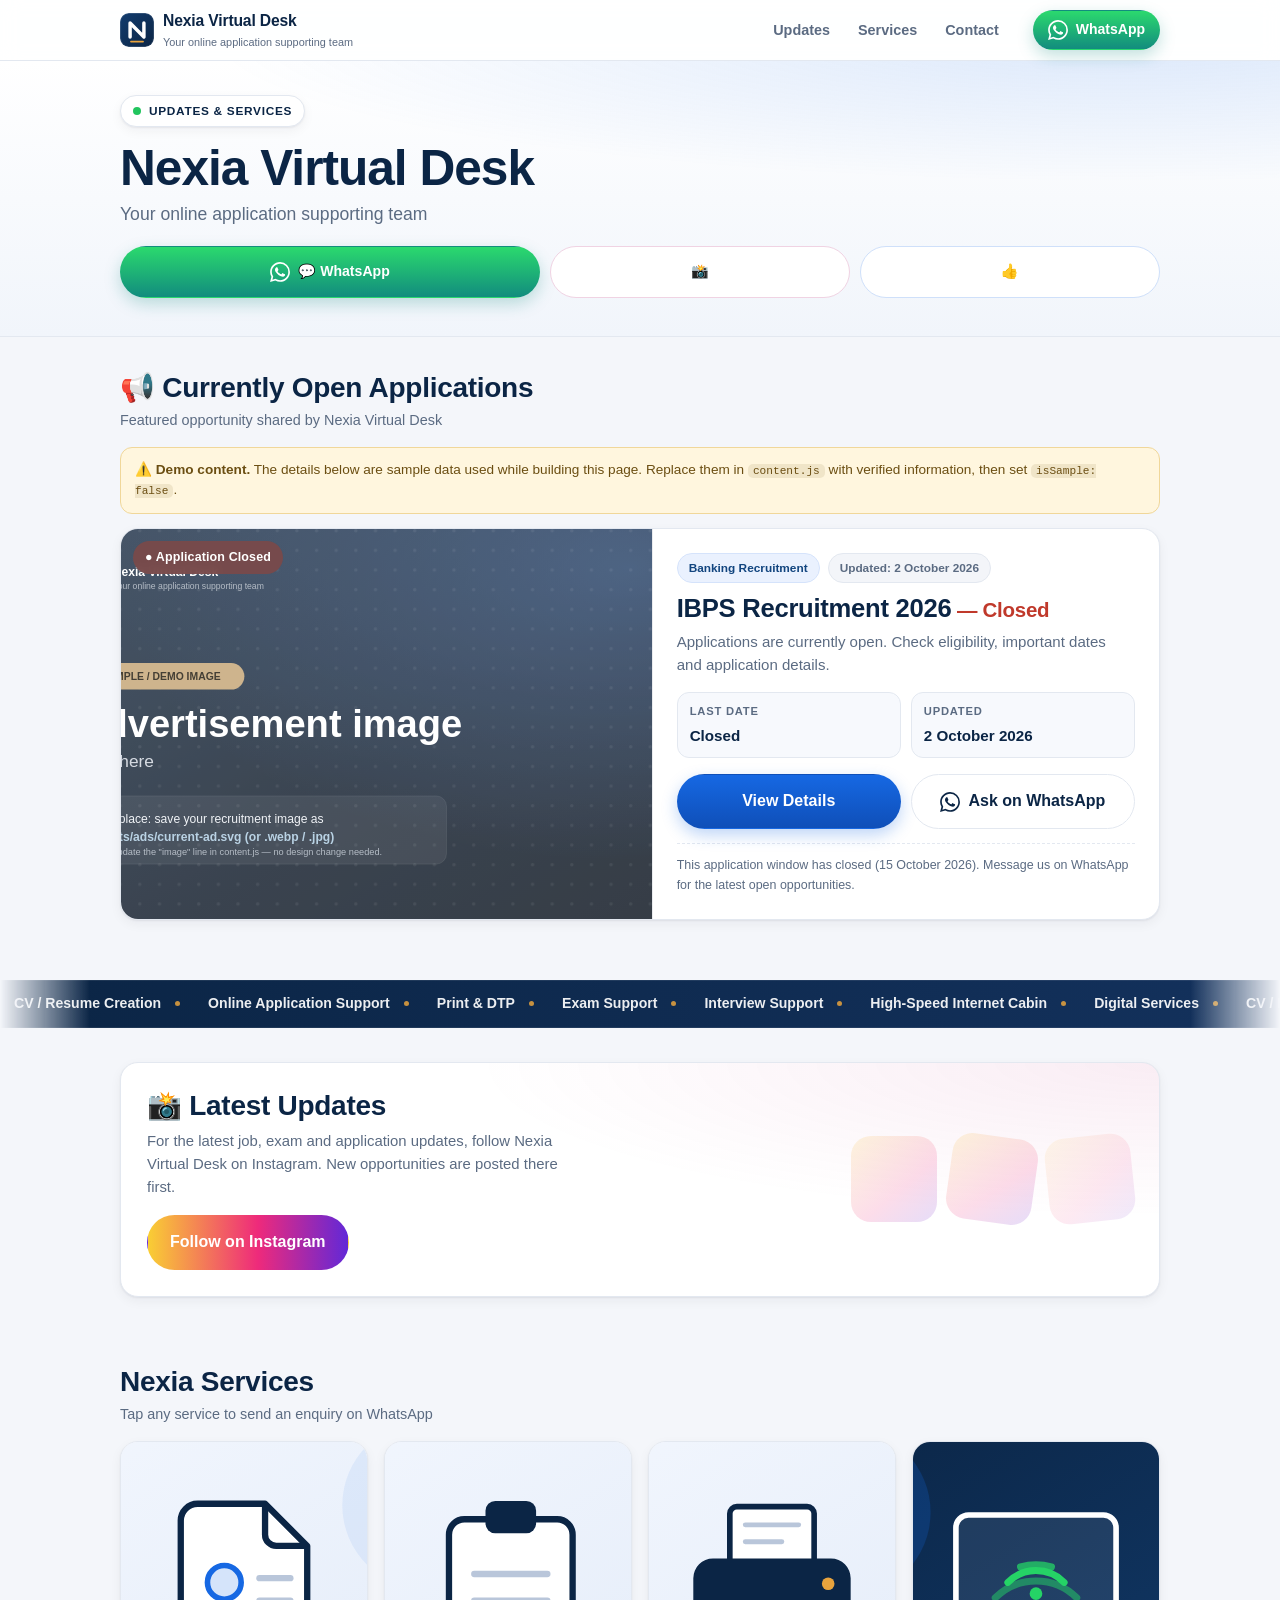
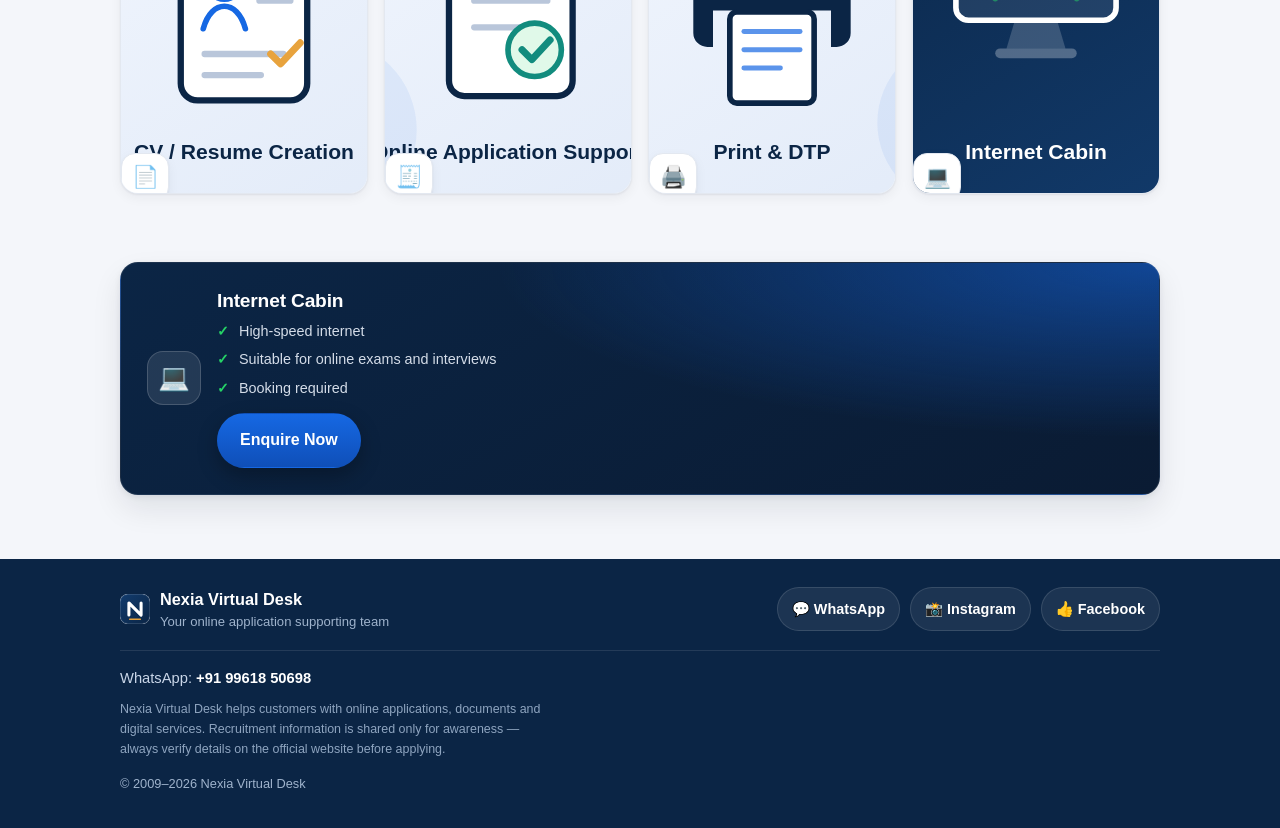
==== index.html @ 01908b64 "Add files via upload" ====
<!DOCTYPE html>
<html lang="en">
<head>
  <!-- =====================================================================
       NEXIA VIRTUAL DESK — index.html
       ---------------------------------------------------------------------
       This file is the STRUCTURE (skeleton) of the page.
       You normally do NOT need to edit it.
       All text you change often lives in content.js
       ===================================================================== -->
  <meta charset="UTF-8">

  <!-- Mobile scaling. Never remove this line. -->
  <meta name="viewport" content="width=device-width, initial-scale=1, viewport-fit=cover">

  <!-- ===== SEO: title + description (edit these if your business changes) ===== -->
  <title>Nexia Virtual Desk | Job Updates &amp; Online Application Support</title>
  <meta name="description" content="Nexia Virtual Desk provides job and application updates, CV and Resume creation, online application support, printing, DTP and internet cabin services.">
  <meta name="author" content="Nexia Virtual Desk">
  <meta name="theme-color" content="#0B2545">
  <!-- After your site is live, replace "nexia-virtual-desk.vercel.app" below
       (and in the og:/twitter: lines) with your real domain. -->
  <link rel="canonical" href="https://nexia-virtual-desk.vercel.app/">

  <!-- ===== Sharing preview: WhatsApp / Facebook / LinkedIn ===== -->
  <meta property="og:type" content="website">
  <meta property="og:site_name" content="Nexia Virtual Desk">
  <meta property="og:title" content="Nexia Virtual Desk | Job Updates &amp; Online Application Support">
  <meta property="og:description" content="Latest job, exam and application updates plus CV creation, online application support, Print &amp; DTP and Internet Cabin services.">
  <meta property="og:image" content="https://nexia-virtual-desk.vercel.app/assets/branding/og-cover.png">
  <meta property="og:image:width" content="1200">
  <meta property="og:image:height" content="630">
  <meta property="og:url" content="https://nexia-virtual-desk.vercel.app/">
  <meta property="og:locale" content="en_IN">

  <!-- ===== Sharing preview: X / Twitter ===== -->
  <meta name="twitter:card" content="summary_large_image">
  <meta name="twitter:title" content="Nexia Virtual Desk | Job Updates &amp; Online Application Support">
  <meta name="twitter:description" content="Latest job, exam and application updates plus CV creation, online application support, Print &amp; DTP and Internet Cabin services.">
  <meta name="twitter:image" content="https://nexia-virtual-desk.vercel.app/assets/branding/og-cover.png">

  <!-- ===== Icons (replace these files in assets/branding/ to rebrand) ===== -->
  <link rel="icon" href="assets/branding/favicon.svg" type="image/svg+xml">
  <link rel="alternate icon" href="assets/branding/favicon.ico" sizes="32x32">
  <link rel="apple-touch-icon" href="assets/branding/apple-touch-icon.png">

  <link rel="stylesheet" href="style.css">

  <!-- Structured data for Google (business name + social profiles) -->
  <script type="application/ld+json">
  {
    "@context": "https://schema.org",
    "@type": "LocalBusiness",
    "name": "Nexia Virtual Desk",
    "description": "Online application support, CV and resume creation, printing, DTP and internet cabin services.",
    "slogan": "Your online application supporting team",
    "telephone": "+91-99618-50698",
    "sameAs": [
      "https://www.facebook.com/nexiacare",
      "https://www.instagram.com/nexia_virtual_desk/"
    ]
  }
  </script>
</head>

<body>

  <!-- Accessibility: keyboard users can jump straight to the content -->
  <a class="skip-link" href="#main">Skip to main content</a>

  <!-- Shown only when JavaScript is turned off -->
  <noscript>
    <div class="noscript-note">
      This page needs JavaScript to show the current advertisement and the enquiry forms.
      You can still reach us on WhatsApp: <a href="https://wa.me/919961850698">+91 99618 50698</a>
    </div>
  </noscript>

  <!-- =======================================================================
       1. HEADER
       ======================================================================= -->
  <header class="site-header">
    <div class="container header-inner">
      <a class="brand" href="#top" aria-label="Nexia Virtual Desk — home">
        <img src="assets/branding/logo.svg" alt="" width="34" height="34" class="brand-mark">
        <span class="brand-text">
          <span class="brand-name">Nexia Virtual Desk</span>
          <span class="brand-tag">Your online application supporting team</span>
        </span>
      </a>

      <nav class="site-nav" aria-label="Main">
        <a href="#opportunity">Updates</a>
        <a href="#services">Services</a>
        <a href="#contact">Contact</a>
      </nav>

      <!-- data-wa-link = script.js fills the real WhatsApp number from content.js -->
      <a class="btn btn-wa btn-sm header-wa" data-wa-link href="#" rel="noopener">
        <svg class="ico" viewBox="0 0 24 24" aria-hidden="true" focusable="false"><path fill="currentColor" d="M17.472 14.382c-.297-.149-1.758-.867-2.03-.967-.273-.099-.471-.148-.67.15-.197.297-.767.966-.94 1.164-.173.199-.347.223-.644.075-.297-.15-1.255-.463-2.39-1.475-.883-.788-1.48-1.761-1.653-2.059-.173-.297-.018-.458.13-.606.134-.133.298-.347.446-.52.149-.174.198-.298.298-.497.099-.198.05-.371-.025-.52-.075-.149-.669-1.612-.916-2.207-.242-.579-.487-.5-.669-.51a12.8 12.8 0 0 0-.57-.01c-.198 0-.52.074-.792.372-.272.297-1.04 1.016-1.04 2.479 0 1.462 1.065 2.875 1.213 3.074.149.198 2.096 3.2 5.077 4.487.709.306 1.262.489 1.694.625.712.227 1.36.195 1.871.118.571-.085 1.758-.719 2.006-1.413.248-.694.248-1.289.173-1.413-.074-.124-.272-.198-.57-.347m-5.421 7.403h-.004a9.87 9.87 0 0 1-5.031-1.378l-.361-.214-3.741.982.998-3.648-.235-.374a9.86 9.86 0 0 1-1.51-5.26c.001-5.45 4.436-9.884 9.888-9.884 2.64 0 5.122 1.03 6.988 2.898a9.825 9.825 0 0 1 2.893 6.994c-.003 5.45-4.437 9.884-9.885 9.884m8.413-18.297A11.815 11.815 0 0 0 12.05 0C5.495 0 .16 5.335.157 11.892c0 2.096.547 4.142 1.588 5.945L.057 24l6.305-1.654a11.882 11.882 0 0 0 5.683 1.448h.005c6.554 0 11.89-5.335 11.893-11.893a11.821 11.821 0 0 0-3.48-8.413Z"/></svg>
        <span>WhatsApp</span>
      </a>
    </div>
  </header>

  <main id="main">
    <span id="top"></span>

    <!-- =====================================================================
         2. HERO — brand line + quick contact buttons
         ===================================================================== -->
    <section class="hero" aria-labelledby="hero-title">
      <div class="container">
        <p class="hero-eyebrow">
          <span class="pulse-dot" aria-hidden="true"></span>
          Updates &amp; Services
        </p>
        <h1 id="hero-title" class="hero-title">Nexia Virtual Desk</h1>
        <p class="hero-sub">Your online application supporting team</p>

        <!-- Quick contact / social actions -->
        <div class="quick-actions">
          <a class="btn btn-wa btn-lg" data-wa-link href="#" rel="noopener">
            <svg class="ico" viewBox="0 0 24 24" aria-hidden="true" focusable="false"><path fill="currentColor" d="M17.472 14.382c-.297-.149-1.758-.867-2.03-.967-.273-.099-.471-.148-.67.15-.197.297-.767.966-.94 1.164-.173.199-.347.223-.644.075-.297-.15-1.255-.463-2.39-1.475-.883-.788-1.48-1.761-1.653-2.059-.173-.297-.018-.458.13-.606.134-.133.298-.347.446-.52.149-.174.198-.298.298-.497.099-.198.05-.371-.025-.52-.075-.149-.669-1.612-.916-2.207-.242-.579-.487-.5-.669-.51a12.8 12.8 0 0 0-.57-.01c-.198 0-.52.074-.792.372-.272.297-1.04 1.016-1.04 2.479 0 1.462 1.065 2.875 1.213 3.074.149.198 2.096 3.2 5.077 4.487.709.306 1.262.489 1.694.625.712.227 1.36.195 1.871.118.571-.085 1.758-.719 2.006-1.413.248-.694.248-1.289.173-1.413-.074-.124-.272-.198-.57-.347m-5.421 7.403h-.004a9.87 9.87 0 0 1-5.031-1.378l-.361-.214-3.741.982.998-3.648-.235-.374a9.86 9.86 0 0 1-1.51-5.26c.001-5.45 4.436-9.884 9.888-9.884 2.64 0 5.122 1.03 6.988 2.898a9.825 9.825 0 0 1 2.893 6.994c-.003 5.45-4.437 9.884-9.885 9.884m8.413-18.297A11.815 11.815 0 0 0 12.05 0C5.495 0 .16 5.335.157 11.892c0 2.096.547 4.142 1.588 5.945L.057 24l6.305-1.654a11.882 11.882 0 0 0 5.683 1.448h.005c6.554 0 11.89-5.335 11.893-11.893a11.821 11.821 0 0 0-3.48-8.413Z"/></svg>
            <span>💬 WhatsApp</span>
          </a>
          <a class="btn btn-ig" data-social="instagram" href="https://www.instagram.com/nexia_virtual_desk/" target="_blank" rel="noopener" aria-label="Nexia Virtual Desk on Instagram">
            <span class="qa-ico" aria-hidden="true">📸</span><span class="qa-txt">Instagram</span>
          </a>
          <a class="btn btn-fb" data-social="facebook" href="https://www.facebook.com/nexiacare" target="_blank" rel="noopener" aria-label="Nexia Virtual Desk on Facebook">
            <span class="qa-ico" aria-hidden="true">👍</span><span class="qa-txt">Facebook</span>
          </a>
        </div>
      </div>
    </section>

    <!-- =====================================================================
         3. FEATURED CURRENT OPPORTUNITY  (filled from content.js)
         ===================================================================== -->
    <section class="section opportunity" id="opportunity" aria-labelledby="opportunity-title">
      <div class="container">
        <div class="section-head">
          <h2 id="opportunity-title" class="section-title">📢 Currently Open Applications</h2>
          <p class="section-note">Featured opportunity shared by Nexia Virtual Desk</p>
        </div>

        <!-- Warning shown only while content.js has isSample: true -->
        <div class="demo-banner" id="demoBanner" hidden>
          <strong>⚠️ Demo content.</strong>
          The details below are sample data used while building this page.
          Replace them in <code>content.js</code> with verified information, then set
          <code>isSample: false</code>.
        </div>

        <!-- The card. script.js writes the title, dates, image and button here. -->
        <article class="ad-card" id="adCard" aria-live="polite">
          <div class="ad-media">
            <img id="adImage" src="assets/placeholder.svg" alt="" loading="eager" decoding="async" width="640" height="360">
            <span class="ad-status" id="adStatus" hidden></span>
          </div>

          <div class="ad-body">
            <div class="ad-meta">
              <span class="chip chip-cat" id="adCategory"></span>
              <span class="chip chip-updated" id="adUpdated"></span>
            </div>

            <h3 class="ad-title" id="adTitle"></h3>
            <p class="ad-desc" id="adDescription"></p>

            <dl class="ad-dates">
              <div>
                <dt>Last Date</dt>
                <dd id="adLastDate"></dd>
              </div>
              <div>
                <dt>Updated</dt>
                <dd id="adUpdatedDate"></dd>
              </div>
            </dl>

            <div class="ad-actions">
              <a class="btn btn-primary btn-lg" id="adButton" href="#" target="_blank" rel="noopener">View Details</a>
              <a class="btn btn-ghost btn-lg" data-wa-message-id="ad" href="#" rel="noopener">
                <svg class="ico" viewBox="0 0 24 24" aria-hidden="true" focusable="false"><path fill="currentColor" d="M17.472 14.382c-.297-.149-1.758-.867-2.03-.967-.273-.099-.471-.148-.67.15-.197.297-.767.966-.94 1.164-.173.199-.347.223-.644.075-.297-.15-1.255-.463-2.39-1.475-.883-.788-1.48-1.761-1.653-2.059-.173-.297-.018-.458.13-.606.134-.133.298-.347.446-.52.149-.174.198-.298.298-.497.099-.198.05-.371-.025-.52-.075-.149-.669-1.612-.916-2.207-.242-.579-.487-.5-.669-.51a12.8 12.8 0 0 0-.57-.01c-.198 0-.52.074-.792.372-.272.297-1.04 1.016-1.04 2.479 0 1.462 1.065 2.875 1.213 3.074.149.198 2.096 3.2 5.077 4.487.709.306 1.262.489 1.694.625.712.227 1.36.195 1.871.118.571-.085 1.758-.719 2.006-1.413.248-.694.248-1.289.173-1.413-.074-.124-.272-.198-.57-.347m-5.421 7.403h-.004a9.87 9.87 0 0 1-5.031-1.378l-.361-.214-3.741.982.998-3.648-.235-.374a9.86 9.86 0 0 1-1.51-5.26c.001-5.45 4.436-9.884 9.888-9.884 2.64 0 5.122 1.03 6.988 2.898a9.825 9.825 0 0 1 2.893 6.994c-.003 5.45-4.437 9.884-9.885 9.884m8.413-18.297A11.815 11.815 0 0 0 12.05 0C5.495 0 .16 5.335.157 11.892c0 2.096.547 4.142 1.588 5.945L.057 24l6.305-1.654a11.882 11.882 0 0 0 5.683 1.448h.005c6.554 0 11.89-5.335 11.893-11.893a11.821 11.821 0 0 0-3.48-8.413Z"/></svg>
                <span>Ask on WhatsApp</span>
              </a>
            </div>

            <p class="ad-verify">Always confirm dates and rules on the official website before applying.</p>
          </div>
        </article>
      </div>
    </section>

    <!-- =====================================================================
         6. SERVICE TICKER (scrolling strip)
         ===================================================================== -->
    <div class="ticker" aria-label="Nexia Virtual Desk services">
      <div class="ticker-track" id="tickerTrack"><!-- filled by script.js --></div>
    </div>

    <!-- =====================================================================
         5. INSTAGRAM — LATEST UPDATES
         ===================================================================== -->
    <section class="section" id="updates" aria-labelledby="updates-title">
      <div class="container">
        <div class="panel panel-ig">
          <div class="panel-ig-text">
            <h2 id="updates-title" class="section-title">📸 Latest Updates</h2>
            <p>For the latest job, exam and application updates, follow Nexia Virtual Desk on Instagram. New opportunities are posted there first.</p>
            <a class="btn btn-ig btn-lg" data-social="instagram" href="https://www.instagram.com/nexia_virtual_desk/" target="_blank" rel="noopener">
              Follow on Instagram
            </a>
          </div>
          <div class="panel-ig-art" aria-hidden="true">
            <div class="ig-tile ig-tile-1"></div>
            <div class="ig-tile ig-tile-2"></div>
            <div class="ig-tile ig-tile-3"></div>
          </div>
        </div>
      </div>
    </section>

    <!-- =====================================================================
         7. NEXIA SERVICES (cards filled from content.js)
         ===================================================================== -->
    <section class="section" id="services" aria-labelledby="services-title">
      <div class="container">
        <div class="section-head">
          <h2 id="services-title" class="section-title">Nexia Services</h2>
          <p class="section-note">Tap any service to send an enquiry on WhatsApp</p>
        </div>

        <div class="service-grid" id="serviceGrid"><!-- filled by script.js --></div>
      </div>
    </section>

    <!-- =====================================================================
         10. INTERNET CABIN PROMOTION
         ===================================================================== -->
    <section class="section" id="cabin" aria-labelledby="cabin-title">
      <div class="container">
        <div class="panel panel-cabin" id="cabinPanel">
          <div class="cabin-icon" aria-hidden="true">💻</div>
          <div class="cabin-text">
            <h2 id="cabin-title" class="section-title">Internet Cabin</h2>
            <ul class="cabin-list" id="cabinList"><!-- filled by script.js --></ul>
            <button class="btn btn-primary btn-lg" type="button" data-service-open="internet">Enquire Now</button>
          </div>
        </div>
      </div>
    </section>
  </main>

  <!-- =======================================================================
       11. FOOTER
       ======================================================================= -->
  <footer class="site-footer" id="contact">
    <div class="container">
      <div class="footer-top">
        <div class="footer-brand">
          <img src="assets/branding/logo.svg" alt="" width="30" height="30">
          <div>
            <p class="footer-name">Nexia Virtual Desk</p>
            <p class="footer-tag">Your online application supporting team</p>
          </div>
        </div>

        <ul class="footer-links">
          <li><a data-wa-link href="#" rel="noopener">💬 WhatsApp</a></li>
          <li><a data-social="instagram" href="https://www.instagram.com/nexia_virtual_desk/" target="_blank" rel="noopener">📸 Instagram</a></li>
          <li><a data-social="facebook" href="https://www.facebook.com/nexiacare" target="_blank" rel="noopener">👍 Facebook</a></li>
        </ul>
      </div>

      <p class="footer-phone">WhatsApp: <a data-wa-link href="#" rel="noopener"><span data-wa-display>+91 99618 50698</span></a></p>
      <p class="footer-note" id="footerNote"></p>
      <p class="footer-copy" id="footerCopy">© 2009–2026 Nexia Virtual Desk</p>
    </div>
  </footer>

  <!-- Floating WhatsApp button (mobile). Delete this block to remove it. -->
  <a class="wa-fab" data-wa-link href="#" rel="noopener" aria-label="Chat with Nexia Virtual Desk on WhatsApp">
    <svg viewBox="0 0 24 24" aria-hidden="true" focusable="false"><path fill="currentColor" d="M17.472 14.382c-.297-.149-1.758-.867-2.03-.967-.273-.099-.471-.148-.67.15-.197.297-.767.966-.94 1.164-.173.199-.347.223-.644.075-.297-.15-1.255-.463-2.39-1.475-.883-.788-1.48-1.761-1.653-2.059-.173-.297-.018-.458.13-.606.134-.133.298-.347.446-.52.149-.174.198-.298.298-.497.099-.198.05-.371-.025-.52-.075-.149-.669-1.612-.916-2.207-.242-.579-.487-.5-.669-.51a12.8 12.8 0 0 0-.57-.01c-.198 0-.52.074-.792.372-.272.297-1.04 1.016-1.04 2.479 0 1.462 1.065 2.875 1.213 3.074.149.198 2.096 3.2 5.077 4.487.709.306 1.262.489 1.694.625.712.227 1.36.195 1.871.118.571-.085 1.758-.719 2.006-1.413.248-.694.248-1.289.173-1.413-.074-.124-.272-.198-.57-.347m-5.421 7.403h-.004a9.87 9.87 0 0 1-5.031-1.378l-.361-.214-3.741.982.998-3.648-.235-.374a9.86 9.86 0 0 1-1.51-5.26c.001-5.45 4.436-9.884 9.888-9.884 2.64 0 5.122 1.03 6.988 2.898a9.825 9.825 0 0 1 2.893 6.994c-.003 5.45-4.437 9.884-9.885 9.884m8.413-18.297A11.815 11.815 0 0 0 12.05 0C5.495 0 .16 5.335.157 11.892c0 2.096.547 4.142 1.588 5.945L.057 24l6.305-1.654a11.882 11.882 0 0 0 5.683 1.448h.005c6.554 0 11.89-5.335 11.893-11.893a11.821 11.821 0 0 0-3.48-8.413Z"/></svg>
  </a>

  <!-- =======================================================================
       8. SERVICE ENQUIRY POPUP (bottom sheet on mobile, dialog on desktop)
       The form fields are built from content.js by script.js
       ======================================================================= -->
  <dialog class="sheet" id="enquirySheet" aria-labelledby="sheetTitle">
    <form class="sheet-form" id="enquiryForm" method="dialog" novalidate>
      <div class="sheet-grip" aria-hidden="true"></div>

      <div class="sheet-head">
        <div>
          <p class="sheet-service" id="sheetServiceName"></p>
          <h2 class="sheet-title" id="sheetTitle">Enquiry</h2>
        </div>
        <button class="sheet-close" type="button" id="sheetClose" aria-label="Close enquiry form">✕</button>
      </div>

      <div class="sheet-body" id="sheetFields"><!-- fields injected here --></div>

      <p class="sheet-error" id="sheetError" role="alert" hidden></p>

      <div class="sheet-foot">
        <button class="btn btn-wa btn-lg btn-block" type="submit">💬 Send Enquiry on WhatsApp</button>
        <p class="sheet-alt">
          Or <a data-wa-link href="#" rel="noopener">chat directly on WhatsApp</a>
        </p>
      </div>
    </form>
  </dialog>

  <!-- content.js first (the data), then script.js (the logic). Do not swap them. -->
  <script src="content.js"></script>
  <script src="script.js"></script>
</body>
</html>
---- style.css ----
/* =========================================================================
   NEXIA VIRTUAL DESK — style.css
   -------------------------------------------------------------------------
   All the visual design lives here. Mobile-first: the base rules are for
   small phones (360px), and @media queries at the bottom make it bigger
   on tablets and desktop.

   You rarely need to edit this file. If you want to change the brand
   colours, edit only the :root block below.
   ========================================================================= */

/* ===== BRAND COLOURS & BASE SETTINGS (safe to edit) ==================== */
:root {
  /* Colours */
  --navy:        #0B2545;   /* header, footer, dark panels          */
  --navy-soft:   #13315C;
  --accent:      #1668E3;   /* main blue for buttons and links      */
  --accent-dark: #0F4FB8;
  --gold:        #E8A33D;   /* small highlights                     */
  --wa:          #25D366;   /* WhatsApp green                       */
  --wa-dark:     #128C7E;
  --ig:          #C13584;   /* Instagram pink                       */
  --fb:          #1877F2;   /* Facebook blue                        */
  --danger:      #C0392B;

  --ink:   #0B1526;         /* main text                            */
  --muted: #5B6B82;         /* secondary text                       */
  --line:  #E3E8F0;         /* hairline borders                     */
  --bg:    #F4F6FA;         /* page background                      */
  --card:  #FFFFFF;

  /* Shape & depth */
  --radius:    18px;
  --radius-sm: 12px;
  --shadow-sm: 0 1px 2px rgba(11, 21, 38, .06), 0 4px 12px rgba(11, 21, 38, .05);
  --shadow-md: 0 2px 6px rgba(11, 21, 38, .07), 0 14px 30px rgba(11, 21, 38, .09);

  /* Spacing rhythm */
  --gap: 14px;
  --pad: 16px;

  /* Fonts: system fonts = zero downloads = fast on mobile data */
  --font: -apple-system, BlinkMacSystemFont, "Segoe UI", Roboto, "Helvetica Neue",
          Arial, "Noto Sans", "Liberation Sans", sans-serif;
}

/* ===== RESET =========================================================== */
*, *::before, *::after { box-sizing: border-box; }
* { margin: 0; }

html {
  -webkit-text-size-adjust: 100%;
  scroll-behavior: smooth;
  scroll-padding-top: 78px;          /* sticky header height + breathing room */
  overflow-x: clip;
}

body {
  font-family: var(--font);
  font-size: 16px;
  line-height: 1.55;
  color: var(--ink);
  background: var(--bg);
  overflow-x: clip;                  /* kills accidental horizontal scrolling */
  -webkit-font-smoothing: antialiased;
  padding-bottom: env(safe-area-inset-bottom);
}

img, svg { display: block; max-width: 100%; }
img { height: auto; background: #EEF2F8; }
button, input, select, textarea { font: inherit; color: inherit; }
a { color: var(--accent); }
ul { padding: 0; list-style: none; }

h1, h2, h3 { line-height: 1.2; font-weight: 700; letter-spacing: -.01em; }

/* Visible focus for keyboard users */
:focus-visible {
  outline: 3px solid var(--accent);
  outline-offset: 2px;
  border-radius: 6px;
}

/* ===== LAYOUT HELPERS ================================================== */
.container {
  width: 100%;
  max-width: 1080px;
  margin-inline: auto;
  padding-inline: var(--pad);
}

.section { padding-block: 26px; }

.section-head { margin-bottom: 16px; }

.section-title {
  font-size: clamp(1.25rem, 5.4vw, 1.75rem);
  color: var(--navy);
}

.section-note {
  color: var(--muted);
  font-size: .9rem;
  margin-top: 4px;
}

.skip-link {
  position: absolute;
  left: -9999px;
  top: 0;
  z-index: 200;
  background: var(--navy);
  color: #fff;
  padding: 12px 18px;
  border-radius: 0 0 12px 0;
  text-decoration: none;
}
.skip-link:focus { left: 0; }

.noscript-note {
  background: #FFF4D6;
  border-bottom: 1px solid #E8CE8A;
  padding: 12px 16px;
  font-size: .9rem;
  text-align: center;
}

/* ===== BUTTONS ========================================================= */
.btn {
  --btn-bg: var(--card);
  --btn-fg: var(--ink);
  --btn-bd: var(--line);
  display: inline-flex;
  align-items: center;
  justify-content: center;
  gap: 8px;
  min-height: 48px;                 /* comfortable touch target */
  padding: 12px 18px;
  border: 1px solid var(--btn-bd);
  border-radius: 999px;
  background: var(--btn-bg);
  color: var(--btn-fg);
  font-weight: 600;
  font-size: .95rem;
  text-decoration: none;
  cursor: pointer;
  transition: transform .15s ease, box-shadow .2s ease, background-color .2s ease, border-color .2s ease;
  -webkit-tap-highlight-color: transparent;
}
.btn:active { transform: scale(.975); }

.btn .ico { width: 20px; height: 20px; flex: none; }
.btn-sm { min-height: 40px; padding: 8px 14px; font-size: .875rem; }
.btn-lg { min-height: 52px; padding: 14px 22px; font-size: 1rem; }
.btn-block { width: 100%; }

.btn-primary {
  --btn-bg: linear-gradient(180deg, var(--accent), var(--accent-dark));
  --btn-fg: #fff;
  --btn-bd: transparent;
  box-shadow: 0 6px 16px rgba(22, 104, 227, .28);
}
.btn-wa {
  --btn-bg: linear-gradient(180deg, #2BD96E, var(--wa-dark));
  --btn-fg: #fff;
  --btn-bd: transparent;
  box-shadow: 0 6px 16px rgba(18, 140, 126, .26);
}
.btn-ig {
  --btn-bg: #fff;
  --btn-fg: var(--ig);
  --btn-bd: #F0D3E3;
}
.btn-fb {
  --btn-bg: #fff;
  --btn-fg: var(--fb);
  --btn-bd: #CFE0FA;
}
.btn-ghost {
  --btn-bg: #fff;
  --btn-fg: var(--navy);
  --btn-bd: var(--line);
}

/* Desktop-only enhancement: hover lift. Tap remains the primary action. */
@media (hover: hover) and (pointer: fine) {
  .btn:hover { transform: translateY(-2px); box-shadow: var(--shadow-md); }
  .btn-primary:hover { box-shadow: 0 10px 22px rgba(22, 104, 227, .34); }
  .btn-wa:hover { box-shadow: 0 10px 22px rgba(18, 140, 126, .32); }
}

/* ===== 1. HEADER ======================================================= */
.site-header {
  position: sticky;
  top: 0;
  z-index: 60;
  background: rgba(255, 255, 255, .92);
  backdrop-filter: saturate(180%) blur(10px);
  border-bottom: 1px solid var(--line);
}

.header-inner {
  display: flex;
  align-items: center;
  gap: 10px;
  min-height: 60px;
  padding-block: 8px;
}

.brand {
  display: flex;
  align-items: center;
  gap: 9px;
  text-decoration: none;
  color: inherit;
  min-width: 0;
}
.brand-mark { width: 34px; height: 34px; flex: none; border-radius: 9px; }
.brand-text { display: flex; flex-direction: column; min-width: 0; }
.brand-name {
  font-weight: 750;
  font-size: .98rem;
  color: var(--navy);
  letter-spacing: -.01em;
  white-space: nowrap;
  overflow: hidden;
  text-overflow: ellipsis;
}
.brand-tag {
  font-size: .68rem;
  color: var(--muted);
  white-space: nowrap;
  overflow: hidden;
  text-overflow: ellipsis;
}

.site-nav {
  display: none;                    /* hidden on phones: keeps header simple */
  gap: 4px;
  margin-left: auto;
}
.site-nav a {
  text-decoration: none;
  color: var(--muted);
  font-weight: 600;
  font-size: .9rem;
  padding: 8px 12px;
  border-radius: 999px;
}
.site-nav a:hover { color: var(--navy); background: #EEF2F9; }

.header-wa { margin-left: auto; }
.header-wa span { display: none; }    /* icon only on phones */

/* ===== 2. HERO + QUICK ACTIONS ========================================= */
.hero {
  background:
    radial-gradient(120% 90% at 88% -10%, rgba(22, 104, 227, .16), transparent 60%),
    linear-gradient(180deg, #FFFFFF, #F1F5FB);
  border-bottom: 1px solid var(--line);
  padding-block: 20px 24px;
}

.hero-eyebrow {
  display: inline-flex;
  align-items: center;
  gap: 8px;
  background: #fff;
  border: 1px solid var(--line);
  color: var(--navy);
  font-size: .74rem;
  font-weight: 700;
  letter-spacing: .06em;
  text-transform: uppercase;
  padding: 6px 12px;
  border-radius: 999px;
  box-shadow: var(--shadow-sm);
}

.pulse-dot {
  width: 8px; height: 8px;
  border-radius: 50%;
  background: #22C55E;
  box-shadow: 0 0 0 0 rgba(34, 197, 94, .55);
  animation: pulse 2.4s ease-out infinite;
}
@keyframes pulse {
  70%  { box-shadow: 0 0 0 9px rgba(34, 197, 94, 0); }
  100% { box-shadow: 0 0 0 0 rgba(34, 197, 94, 0); }
}

.hero-title {
  font-size: clamp(1.7rem, 8vw, 3rem);
  color: var(--navy);
  margin-top: 12px;
  letter-spacing: -.02em;
}
.hero-sub {
  color: var(--muted);
  font-size: clamp(.95rem, 4vw, 1.1rem);
  margin-top: 2px;
  max-width: 46ch;
}

.quick-actions {
  display: grid;
  /* WhatsApp gets the big slot; Instagram/Facebook start as icon buttons
     so the current opportunity stays high on small phones. */
  grid-template-columns: 1fr auto auto;
  gap: 10px;
  margin-top: 18px;
}
.quick-actions .btn { width: 100%; min-width: 52px; }
.quick-actions .btn-ig, .quick-actions .btn-fb { padding-inline: 15px; }
.qa-txt { display: none; }            /* label appears from 400px up */

/* ===== 3. FEATURED OPPORTUNITY CARD ==================================== */
.demo-banner {
  background: #FFF6DE;
  border: 1px solid #F0D79A;
  color: #6B4E12;
  border-radius: var(--radius-sm);
  padding: 12px 14px;
  font-size: .85rem;
  line-height: 1.5;
  margin-bottom: 14px;
}
.demo-banner code {
  background: rgba(107, 78, 18, .1);
  padding: 1px 5px;
  border-radius: 5px;
  font-size: .82em;
}

.ad-card {
  background: var(--card);
  border: 1px solid var(--line);
  border-radius: var(--radius);
  box-shadow: var(--shadow-md);
  overflow: hidden;
}

.ad-media {
  position: relative;
  background: linear-gradient(135deg, #EAF0FA, #F7F9FD);
  border-bottom: 1px solid var(--line);
  aspect-ratio: 16 / 9;
}
.ad-media img {
  width: 100%;
  height: 100%;
  object-fit: cover;
}

.ad-status {
  position: absolute;
  top: 12px;
  left: 12px;
  display: inline-flex;
  align-items: center;
  gap: 6px;
  padding: 7px 12px;
  border-radius: 999px;
  font-size: .78rem;
  font-weight: 700;
  letter-spacing: .01em;
  background: rgba(11, 37, 69, .9);
  color: #fff;
  backdrop-filter: blur(4px);
}
.ad-status[data-state="open"]   { background: rgba(18, 140, 74, .94); }
.ad-status[data-state="closed"] { background: rgba(153, 27, 27, .94); }

.ad-body { padding: 16px; }

.ad-meta {
  display: flex;
  flex-wrap: wrap;
  gap: 8px;
  margin-bottom: 10px;
}
.chip {
  font-size: .74rem;
  font-weight: 700;
  padding: 5px 11px;
  border-radius: 999px;
  border: 1px solid transparent;
  white-space: nowrap;
}
.chip-cat     { background: #EAF1FE; color: #12457F; border-color: #D5E3FB; }
.chip-updated { background: #F3F5F9; color: var(--muted); border-color: var(--line); }

.ad-title {
  font-size: clamp(1.2rem, 5.6vw, 1.6rem);
  color: var(--navy);
}
.ad-desc {
  color: var(--muted);
  font-size: .94rem;
  margin-top: 6px;
}

.ad-dates {
  display: grid;
  grid-template-columns: 1fr 1fr;
  gap: 10px;
  margin: 16px 0;
}
.ad-dates > div {
  background: #F7F9FD;
  border: 1px solid var(--line);
  border-radius: var(--radius-sm);
  padding: 10px 12px;
}
.ad-dates dt {
  font-size: .7rem;
  text-transform: uppercase;
  letter-spacing: .07em;
  color: var(--muted);
  font-weight: 700;
}
.ad-dates dd {
  margin: 3px 0 0;
  font-weight: 700;
  color: var(--navy);
  font-size: .95rem;
}
.ad-dates .is-urgent { color: var(--danger); }

.ad-actions {
  display: grid;
  gap: 10px;
}
.ad-actions .btn { width: 100%; }

.ad-verify {
  margin-top: 14px;
  font-size: .78rem;
  color: var(--muted);
  border-top: 1px dashed var(--line);
  padding-top: 12px;
}

/* Expired state: card visibly de-emphasised (never colour alone) */
.ad-card.is-closed { box-shadow: var(--shadow-sm); }
.ad-card.is-closed .ad-media { filter: grayscale(.55); opacity: .85; }
.ad-card.is-closed .ad-title::after {
  content: " — Closed";
  color: var(--danger);
  font-size: .8em;
}

/* ===== 6. SERVICE TICKER =============================================== */
.ticker {
  margin-top: 26px;
  background: linear-gradient(90deg, var(--navy), var(--navy-soft));
  border-block: 1px solid rgba(255, 255, 255, .08);
  overflow: hidden;
  padding-block: 12px;
  -webkit-mask-image: linear-gradient(90deg, transparent, #000 7%, #000 93%, transparent);
          mask-image: linear-gradient(90deg, transparent, #000 7%, #000 93%, transparent);
}
.ticker-track {
  display: flex;
  width: max-content;
  animation: ticker 38s linear infinite;   /* slow & calm, not distracting */
}
.ticker:hover .ticker-track,
.ticker:focus-within .ticker-track { animation-play-state: paused; }

.ticker-group { display: flex; align-items: center; }
.ticker-item {
  display: inline-flex;
  align-items: center;
  gap: 14px;
  color: rgba(255, 255, 255, .92);
  font-size: .88rem;
  font-weight: 600;
  padding-inline: 14px;
  white-space: nowrap;
}
.ticker-item::after {
  content: "";
  width: 5px; height: 5px;
  border-radius: 50%;
  background: var(--gold);
  opacity: .85;
}
@keyframes ticker { to { transform: translateX(-50%); } }

/* ===== 5. INSTAGRAM PANEL ============================================== */
.panel {
  background: var(--card);
  border: 1px solid var(--line);
  border-radius: var(--radius);
  box-shadow: var(--shadow-sm);
  padding: 18px;
}

.panel-ig {
  position: relative;
  overflow: hidden;
  background:
    radial-gradient(120% 120% at 100% 0%, rgba(193, 53, 132, .09), transparent 55%),
    var(--card);
}
.panel-ig p { color: var(--muted); font-size: .93rem; margin-block: 8px 16px; max-width: 52ch; }
.panel-ig .btn { background: linear-gradient(90deg, #F9CE34, #EE2A7B 55%, #6228D7); color: #fff; border-color: transparent; }

.panel-ig-art { display: none; }      /* decorative tiles, desktop only */
.ig-tile {
  width: 86px; height: 86px;
  border-radius: 20px;
  background: linear-gradient(140deg, #F9CE34, #EE2A7B 60%, #6228D7);
  opacity: .16;
}
.ig-tile-2 { transform: rotate(8deg); }
.ig-tile-3 { transform: rotate(-6deg); opacity: .1; }

/* ===== 7. SERVICE CARDS ================================================ */
/* Phones: a compact horizontal card (thumbnail + text) so the list stays
   short and easy to scan. Tablets/desktop: a taller vertical card.        */
.service-grid {
  display: grid;
  grid-template-columns: 1fr;
  gap: 12px;
}

.service-card {
  display: flex;
  align-items: center;
  gap: 14px;
  width: 100%;
  text-align: left;
  background: var(--card);
  border: 1px solid var(--line);
  border-radius: var(--radius);
  padding: 12px;
  box-shadow: var(--shadow-sm);
  cursor: pointer;
  -webkit-tap-highlight-color: transparent;
  transition: transform .18s ease, box-shadow .22s ease, border-color .22s ease;
}
.service-card:active { transform: scale(.985); }

.service-media {
  flex: none;
  width: 84px;
  height: 84px;
  border-radius: 14px;
  overflow: hidden;
  border: 1px solid var(--line);
  background: #EEF2F8;
}
.service-media img {
  width: 100%;
  height: 100%;
  object-fit: cover;
  object-position: center 30%;
  transition: transform .45s ease;
}

/* The emoji badge is hidden on phones (the thumbnail already shows the art) */
.service-icon { display: none; }

.service-body { min-width: 0; }
.service-title {
  display: block;
  font-size: 1rem;
  color: var(--navy);
  font-weight: 700;
}
.service-desc {
  display: block;
  color: var(--muted);
  font-size: .86rem;
  margin-top: 3px;
}
.service-cta {
  display: inline-flex;
  align-items: center;
  gap: 6px;
  margin-top: 9px;
  color: var(--accent);
  font-weight: 700;
  font-size: .85rem;
}
.service-cta::after { content: "\2192"; transition: transform .18s ease; }

@media (hover: hover) and (pointer: fine) {
  .service-card:hover { transform: translateY(-3px); box-shadow: var(--shadow-md); border-color: #D6E2F5; }
  .service-card:hover .service-media img { transform: scale(1.06); }
  .service-card:hover .service-cta::after { transform: translateX(3px); }
}

/* ===== 10. INTERNET CABIN PROMO ======================================== */
.panel-cabin {
  display: flex;
  gap: 16px;
  align-items: flex-start;
  color: #EAF1FB;
  background:
    radial-gradient(110% 130% at 100% 0%, rgba(22, 104, 227, .55), transparent 58%),
    linear-gradient(150deg, var(--navy), #0A1B33);
  border-color: rgba(255, 255, 255, .08);
  box-shadow: var(--shadow-md);
}
.cabin-icon {
  flex: none;
  width: 54px; height: 54px;
  display: grid;
  place-items: center;
  font-size: 1.6rem;
  border-radius: 16px;
  background: rgba(255, 255, 255, .1);
  border: 1px solid rgba(255, 255, 255, .16);
}
.panel-cabin .section-title { color: #fff; font-size: 1.2rem; }
.cabin-list { margin-block: 8px 14px; display: grid; gap: 6px; }
.cabin-list li {
  position: relative;
  padding-left: 22px;
  font-size: .9rem;
  color: rgba(234, 241, 251, .9);
}
.cabin-list li::before {
  content: "✓";
  position: absolute;
  left: 0;
  color: var(--wa);
  font-weight: 700;
}
.panel-cabin .btn-primary { box-shadow: 0 8px 20px rgba(0, 0, 0, .28); }

/* ===== 11. FOOTER ====================================================== */
.site-footer {
  margin-top: 30px;
  background: var(--navy);
  color: #C9D6E8;
  padding-block: 28px 34px;
}
.footer-top {
  display: flex;
  flex-direction: column;
  gap: 18px;
  padding-bottom: 18px;
  border-bottom: 1px solid rgba(255, 255, 255, .1);
}
.footer-brand { display: flex; align-items: center; gap: 10px; }
.footer-brand img { width: 30px; height: 30px; border-radius: 8px; }
.footer-name { color: #fff; font-weight: 750; font-size: 1.02rem; }
.footer-tag  { font-size: .82rem; color: #9FB3CC; }

.footer-links { display: grid; gap: 10px; }
.footer-links a {
  display: inline-flex;
  align-items: center;
  gap: 8px;
  min-height: 44px;
  padding: 8px 14px;
  border-radius: 999px;
  background: rgba(255, 255, 255, .07);
  border: 1px solid rgba(255, 255, 255, .12);
  color: #fff;
  text-decoration: none;
  font-weight: 600;
  font-size: .9rem;
}
.footer-links a:hover { background: rgba(255, 255, 255, .14); }

.footer-phone { margin-top: 16px; font-size: .92rem; }
.footer-phone a { color: #fff; font-weight: 700; text-decoration: none; }
.footer-phone a:hover { text-decoration: underline; }

.footer-note {
  margin-top: 10px;
  font-size: .78rem;
  color: #8FA5C0;
  max-width: 62ch;
  line-height: 1.6;
}
.footer-copy {
  margin-top: 14px;
  font-size: .8rem;
  color: #9FB3CC;
}

/* ===== FLOATING WHATSAPP BUTTON ======================================== */
.wa-fab {
  position: fixed;
  right: 14px;
  bottom: calc(14px + env(safe-area-inset-bottom));
  z-index: 55;
  width: 56px; height: 56px;
  display: grid;
  place-items: center;
  border-radius: 50%;
  background: linear-gradient(180deg, #2BD96E, var(--wa-dark));
  color: #fff;
  box-shadow: 0 8px 22px rgba(11, 21, 38, .3);
  opacity: 0;
  transform: translateY(14px) scale(.9);
  pointer-events: none;
  transition: opacity .25s ease, transform .25s ease;
}
.wa-fab svg { width: 28px; height: 28px; }
.wa-fab.is-visible { opacity: 1; transform: none; pointer-events: auto; }

/* ===== 8. ENQUIRY BOTTOM SHEET / DIALOG ================================ */
.sheet {
  position: fixed;
  inset: auto 0 0 0;                 /* bottom sheet on phones */
  margin: 0;
  width: 100%;
  max-width: 100%;
  max-height: 92dvh;
  padding: 0;
  border: 0;
  border-radius: 22px 22px 0 0;
  background: var(--card);
  color: var(--ink);
  box-shadow: 0 -12px 40px rgba(11, 21, 38, .28);
  overflow: hidden;
}
.sheet::backdrop {
  background: rgba(8, 17, 32, .55);
  backdrop-filter: blur(2px);
}
.sheet[open] { animation: sheetUp .28s cubic-bezier(.22, 1, .36, 1); }
.sheet[open]::backdrop { animation: fadeIn .25s ease; }
.sheet.is-closing { animation: sheetDown .2s ease forwards; }
.sheet.is-closing::backdrop { animation: fadeOut .2s ease forwards; }

@keyframes sheetUp   { from { transform: translateY(100%); } to { transform: none; } }
@keyframes sheetDown { from { transform: none; } to { transform: translateY(100%); } }
@keyframes fadeIn    { from { opacity: 0; } to { opacity: 1; } }
@keyframes fadeOut   { from { opacity: 1; } to { opacity: 0; } }

.sheet-form {
  display: flex;
  flex-direction: column;
  max-height: 92dvh;
}

.sheet-grip {
  width: 42px; height: 4px;
  border-radius: 999px;
  background: #D8DFEA;
  margin: 10px auto 2px;
}

.sheet-head {
  display: flex;
  align-items: flex-start;
  gap: 12px;
  padding: 12px var(--pad) 12px;
  border-bottom: 1px solid var(--line);
}
.sheet-service {
  font-size: .74rem;
  text-transform: uppercase;
  letter-spacing: .07em;
  font-weight: 700;
  color: var(--accent);
}
.sheet-title { font-size: 1.18rem; color: var(--navy); margin-top: 2px; }

.sheet-close {
  margin-left: auto;
  flex: none;
  width: 40px; height: 40px;
  border-radius: 50%;
  border: 1px solid var(--line);
  background: #F6F8FC;
  color: var(--muted);
  font-size: 1rem;
  cursor: pointer;
}
.sheet-close:active { transform: scale(.94); }

.sheet-body {
  padding: 14px var(--pad) 4px;
  overflow-y: auto;
  overscroll-behavior: contain;
  -webkit-overflow-scrolling: touch;
  display: grid;
  gap: 13px;
}

.field { display: grid; gap: 6px; }
.field-label {
  font-size: .85rem;
  font-weight: 650;
  color: var(--navy);
}
.field-label .req { color: var(--danger); margin-left: 2px; }
.field-hint { font-size: .76rem; color: var(--muted); }

.field-input {
  width: 100%;
  min-height: 48px;
  padding: 12px 14px;
  border: 1px solid var(--line);
  border-radius: var(--radius-sm);
  background: #FBFCFE;
  font-size: 16px;                    /* 16px prevents iOS zoom-on-focus */
  transition: border-color .18s ease, box-shadow .18s ease, background .18s ease;
  -webkit-appearance: none;
  appearance: none;
}
select.field-input {
  background-image: url("data:image/svg+xml;utf8,<svg xmlns='http://www.w3.org/2000/svg' width='14' height='9' viewBox='0 0 14 9'><path d='M1 1l6 6 6-6' fill='none' stroke='%235B6B82' stroke-width='2' stroke-linecap='round'/></svg>");
  background-repeat: no-repeat;
  background-position: right 14px center;
  padding-right: 40px;
}
.field-input:focus {
  outline: none;
  border-color: var(--accent);
  background: #fff;
  box-shadow: 0 0 0 3px rgba(22, 104, 227, .16);
}
.field.has-error .field-input { border-color: var(--danger); background: #FFF7F6; }
.field-error {
  font-size: .78rem;
  color: var(--danger);
  font-weight: 600;
  display: none;
}
.field.has-error .field-error { display: block; }

.sheet-error {
  margin: 10px var(--pad) 0;
  padding: 10px 12px;
  border-radius: var(--radius-sm);
  background: #FDECEA;
  border: 1px solid #F5C6C0;
  color: #8E2C22;
  font-size: .85rem;
  font-weight: 600;
}

.sheet-foot {
  padding: 14px var(--pad) calc(16px + env(safe-area-inset-bottom));
  border-top: 1px solid var(--line);
  background: #FCFDFF;
  margin-top: 10px;
}
.sheet-alt {
  margin-top: 10px;
  text-align: center;
  font-size: .84rem;
  color: var(--muted);
}
.sheet-alt a { font-weight: 700; }

/* ===== SCROLL REVEAL (subtle) ========================================== */
.reveal {
  opacity: 0;
  transform: translateY(14px);
  transition: opacity .5s ease, transform .5s ease;
}
.reveal.is-in { opacity: 1; transform: none; }

/* =========================================================================
   RESPONSIVE — bigger screens
   ========================================================================= */

/* Large phones (412px+) : contact buttons side by side */
@media (min-width: 400px) {
  .quick-actions { grid-template-columns: 1.4fr 1fr 1fr; }
  .quick-actions .btn { padding-inline: 10px; font-size: .88rem; }
  .header-wa span { display: inline; }
}

/* Tablets (720px+) */
@media (min-width: 720px) {
  :root { --pad: 20px; --gap: 18px; }

  .site-nav { display: flex; }
  .header-wa { margin-left: 12px; }

  .hero { padding-block: 34px 38px; }
  .section { padding-block: 34px; }

  .service-grid { grid-template-columns: repeat(2, 1fr); gap: 16px; }

  /* Vertical card: full-width image with the icon badge overlapping it */
  .service-card { display: block; padding: 0; overflow: hidden; }
  .service-media {
    width: 100%;
    height: auto;
    aspect-ratio: 16 / 10;
    border-radius: 0;
    border: 0;
    border-bottom: 1px solid var(--line);
  }
  .service-media img { object-position: center; }
  .service-body { display: block; padding: 16px 18px 18px; }
  .service-icon {
    display: grid;
    place-items: center;
    width: 48px;
    height: 48px;
    font-size: 1.35rem;
    border-radius: 14px;
    margin: -40px 0 10px;
    position: relative;
    background: #fff;
    border: 1px solid var(--line);
    box-shadow: var(--shadow-sm);
  }
  .service-card.no-media { padding: 18px; }
  .service-card.no-media .service-icon { margin-top: 0; margin-bottom: 12px; }

  .ad-card { display: grid; grid-template-columns: 1.05fr 1fr; }
  .ad-media { aspect-ratio: auto; border-bottom: 0; border-right: 1px solid var(--line); min-height: 300px; }
  .ad-body { padding: 24px; }
  .ad-actions { grid-template-columns: 1fr 1fr; }

  .panel-ig { display: grid; grid-template-columns: 1.5fr auto; align-items: center; gap: 20px; padding: 26px; }
  .panel-ig-art { display: flex; gap: 12px; align-items: center; }

  .panel-cabin { align-items: center; padding: 26px; }

  .footer-top { flex-direction: row; justify-content: space-between; align-items: center; }
  .footer-links { grid-auto-flow: column; }

  /* Sheet becomes a centred dialog on larger screens */
  .sheet {
    inset: 0;
    margin: auto;
    width: min(520px, calc(100% - 32px));
    max-height: min(86dvh, 780px);
    border-radius: 22px;
    box-shadow: 0 30px 70px rgba(11, 21, 38, .35);
  }
  .sheet-grip { display: none; }
  .sheet-form { max-height: min(86dvh, 780px); }
  .sheet[open] { animation: dialogPop .22s cubic-bezier(.22, 1, .36, 1); }
  .sheet.is-closing { animation: dialogOut .16s ease forwards; }
  .wa-fab { display: none; }
}

@keyframes dialogPop { from { opacity: 0; transform: translateY(12px) scale(.97); } to { opacity: 1; transform: none; } }
@keyframes dialogOut { from { opacity: 1; transform: none; } to { opacity: 0; transform: scale(.98); } }

/* Desktop (1024px+) */
@media (min-width: 1024px) {
  .service-grid { grid-template-columns: repeat(4, 1fr); }
  .hero-title { font-size: 3.1rem; }
}

/* ===== REDUCED MOTION — respects user preference ======================= */
@media (prefers-reduced-motion: reduce) {
  html { scroll-behavior: auto; }
  *, *::before, *::after {
    animation-duration: .001ms !important;
    animation-iteration-count: 1 !important;
    transition-duration: .001ms !important;
  }
  .ticker-track { animation: none; }
  .ticker { overflow-x: auto; }          /* let users scroll it by hand */
  .reveal { opacity: 1; transform: none; }
}

/* ===== PRINT =========================================================== */
@media print {
  .site-header, .wa-fab, .ticker, .quick-actions, .sheet { display: none !important; }
  body { background: #fff; }
}
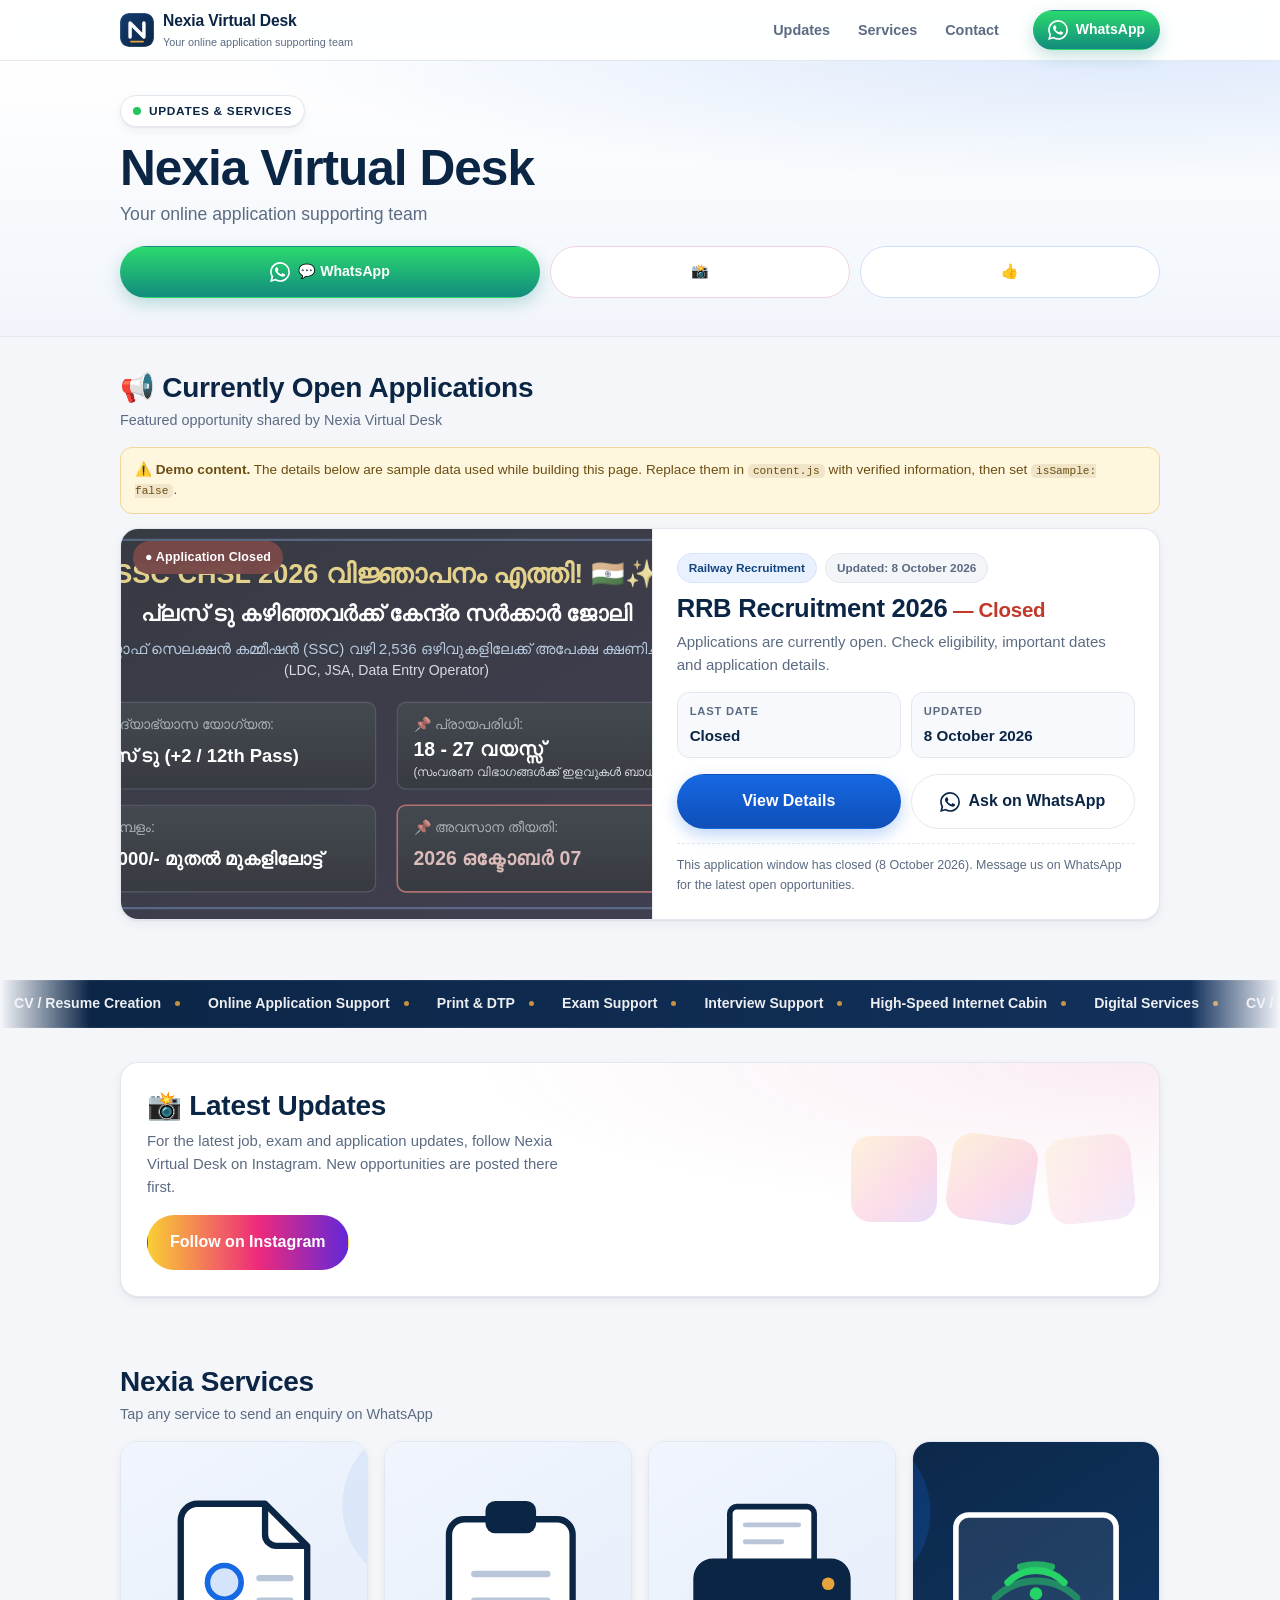
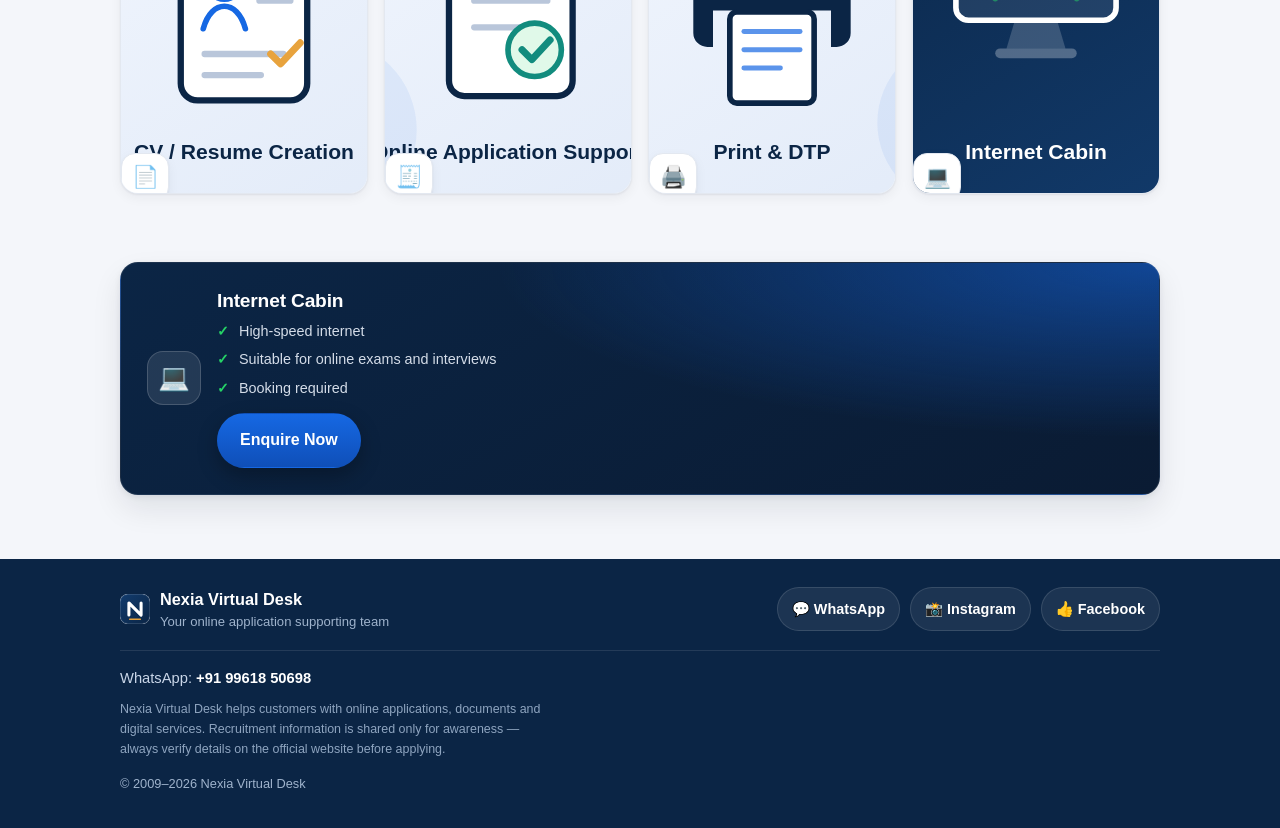
==== commit 604a442e: "Add files via upload" ====
--- a/index.html
+++ b/index.html
@@ -155,7 +155,7 @@
         <!-- The card. script.js writes the title, dates, image and button here. -->
         <article class="ad-card" id="adCard" aria-live="polite">
           <div class="ad-media">
-            <img id="adImage" src="assets/placeholder.svg" alt="" loading="eager" decoding="async" width="640" height="360">
+            <img id="adImage" src="assets/placeholder.svg" alt="" loading="eager" decoding="async" width="740" height="460">
             <span class="ad-status" id="adStatus" hidden></span>
           </div>
 
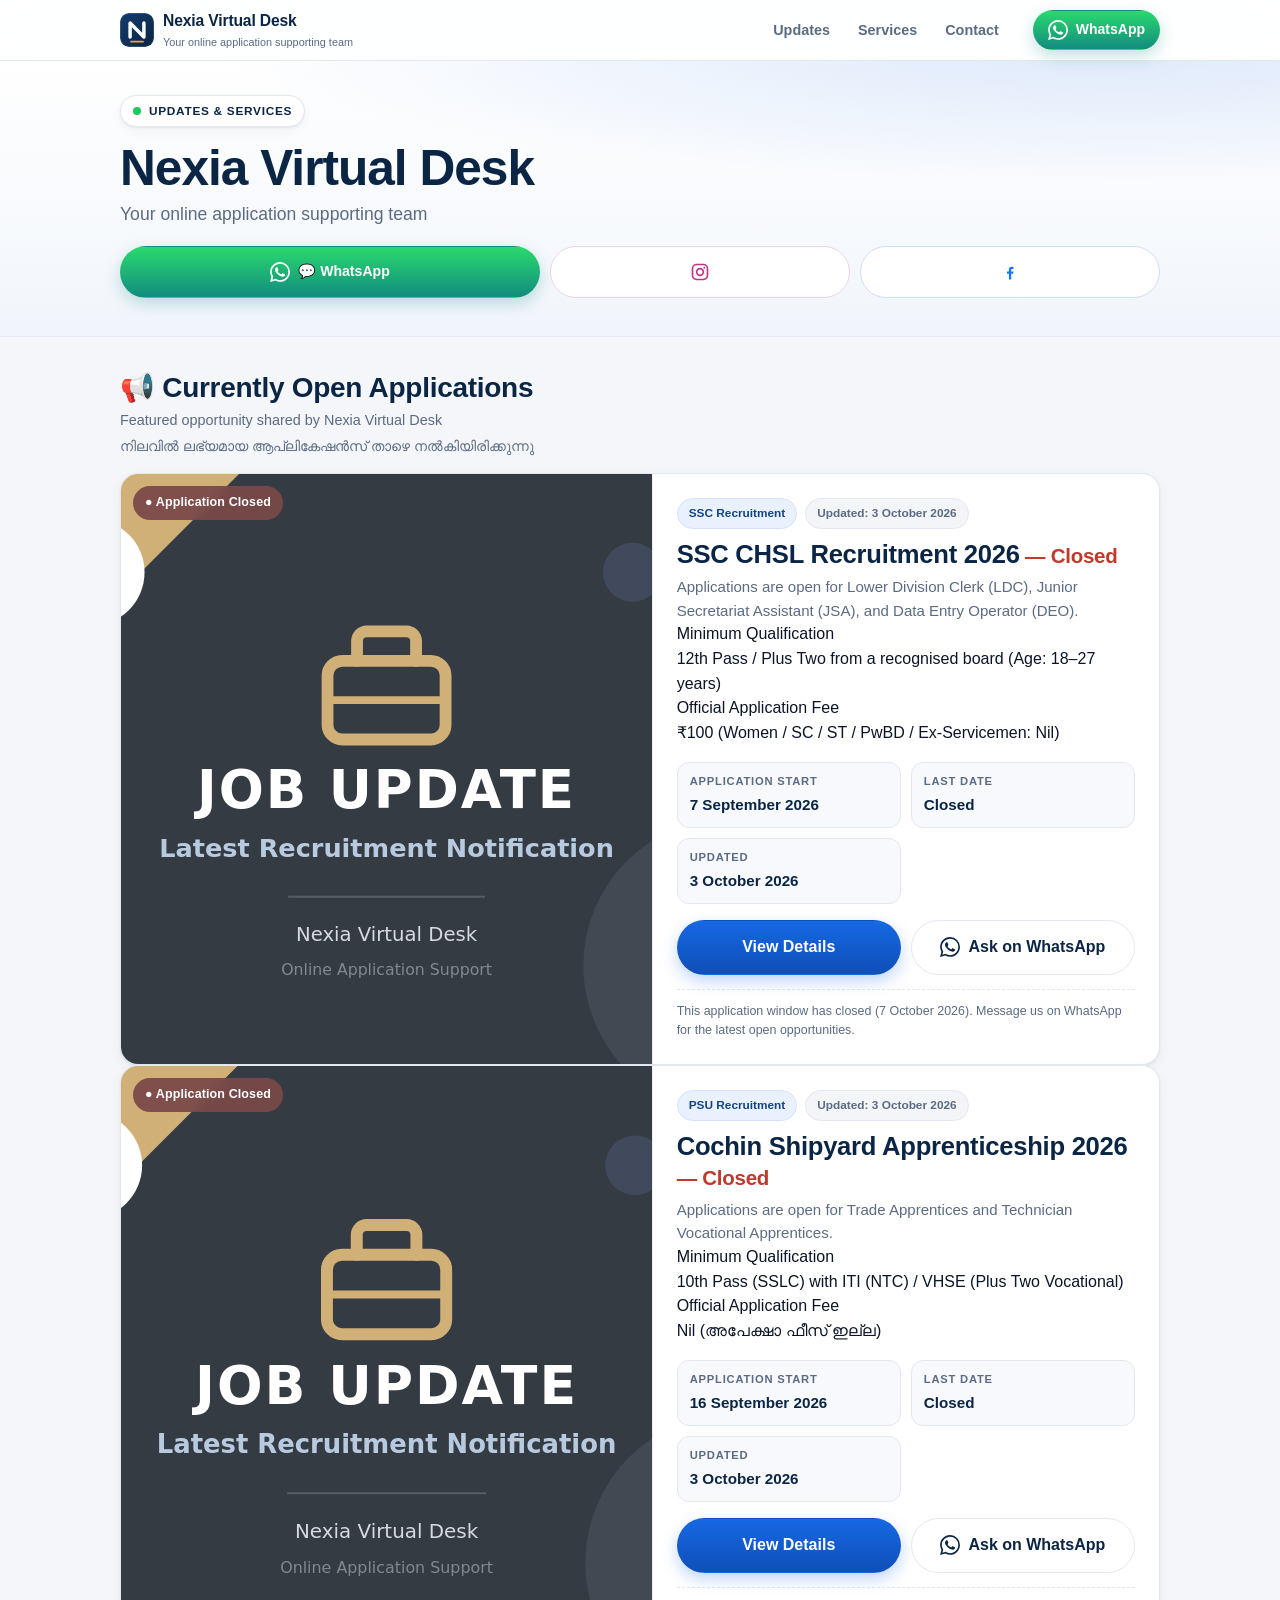
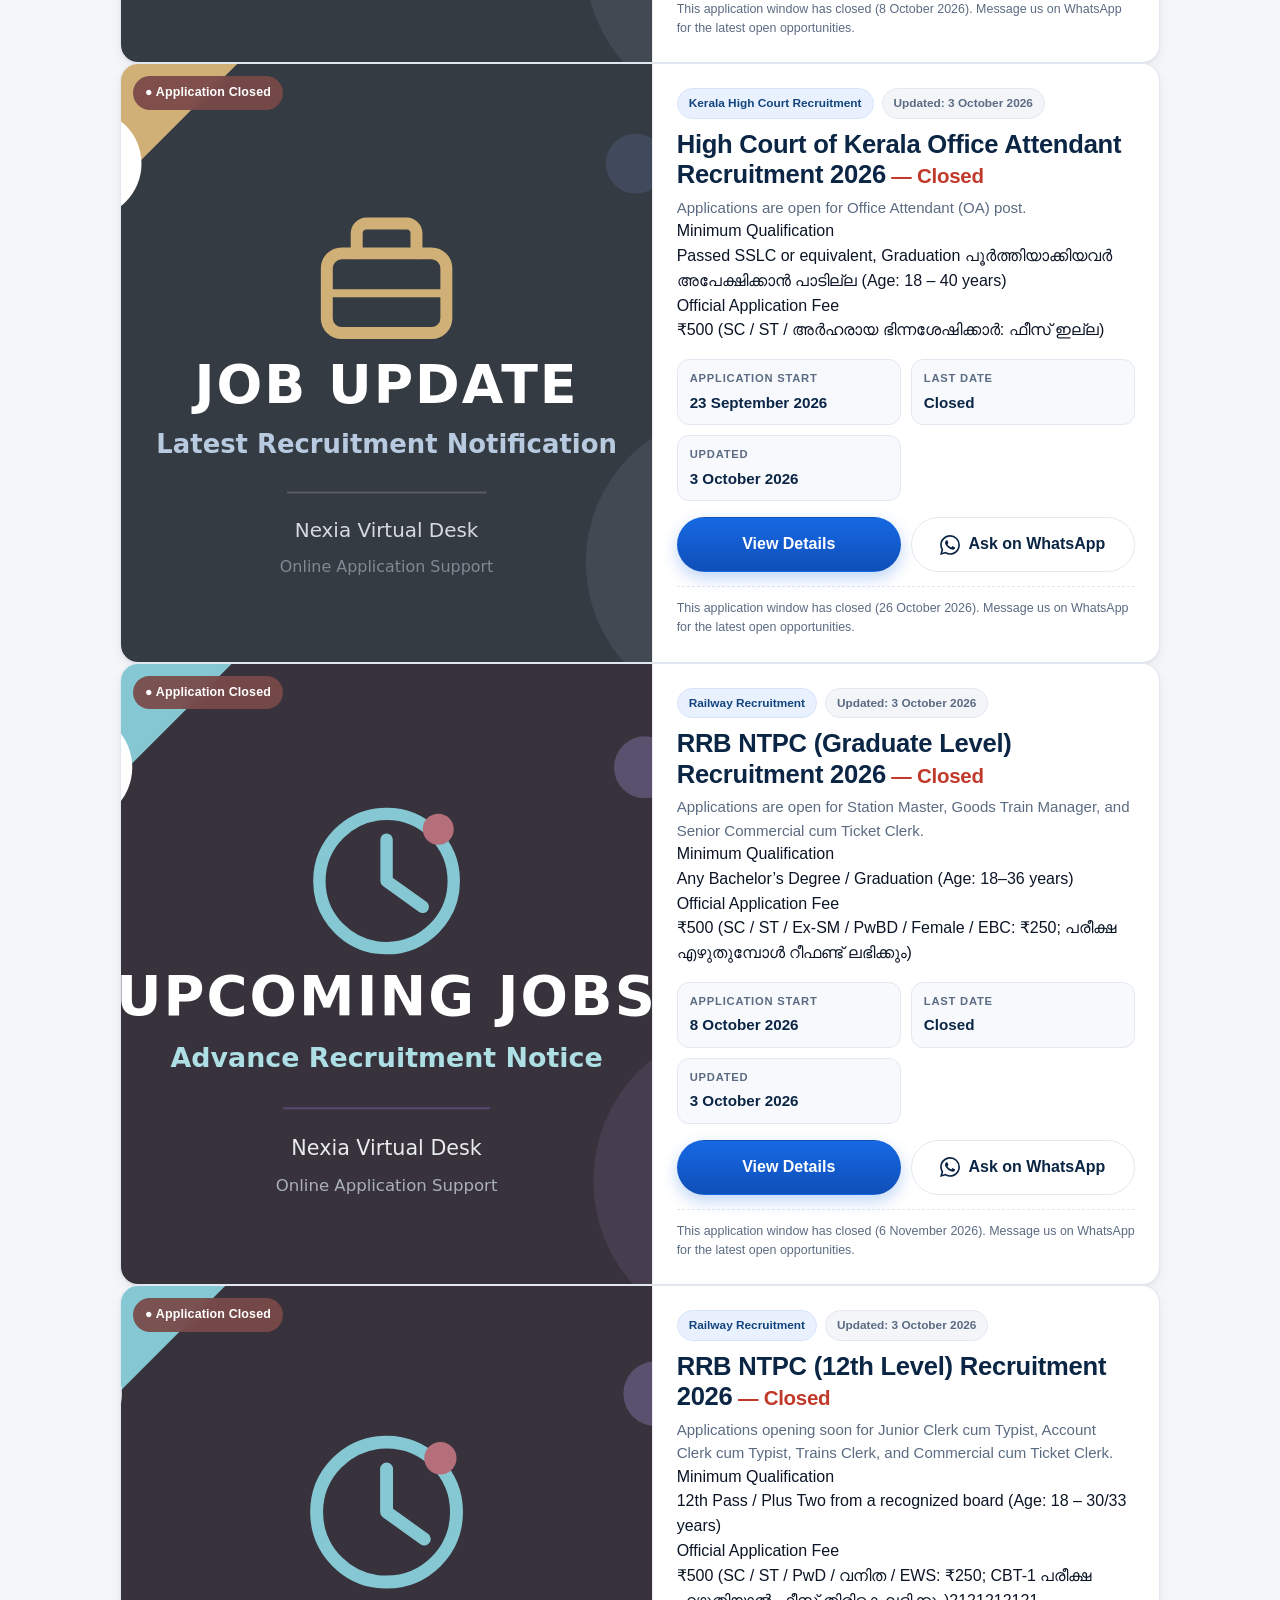
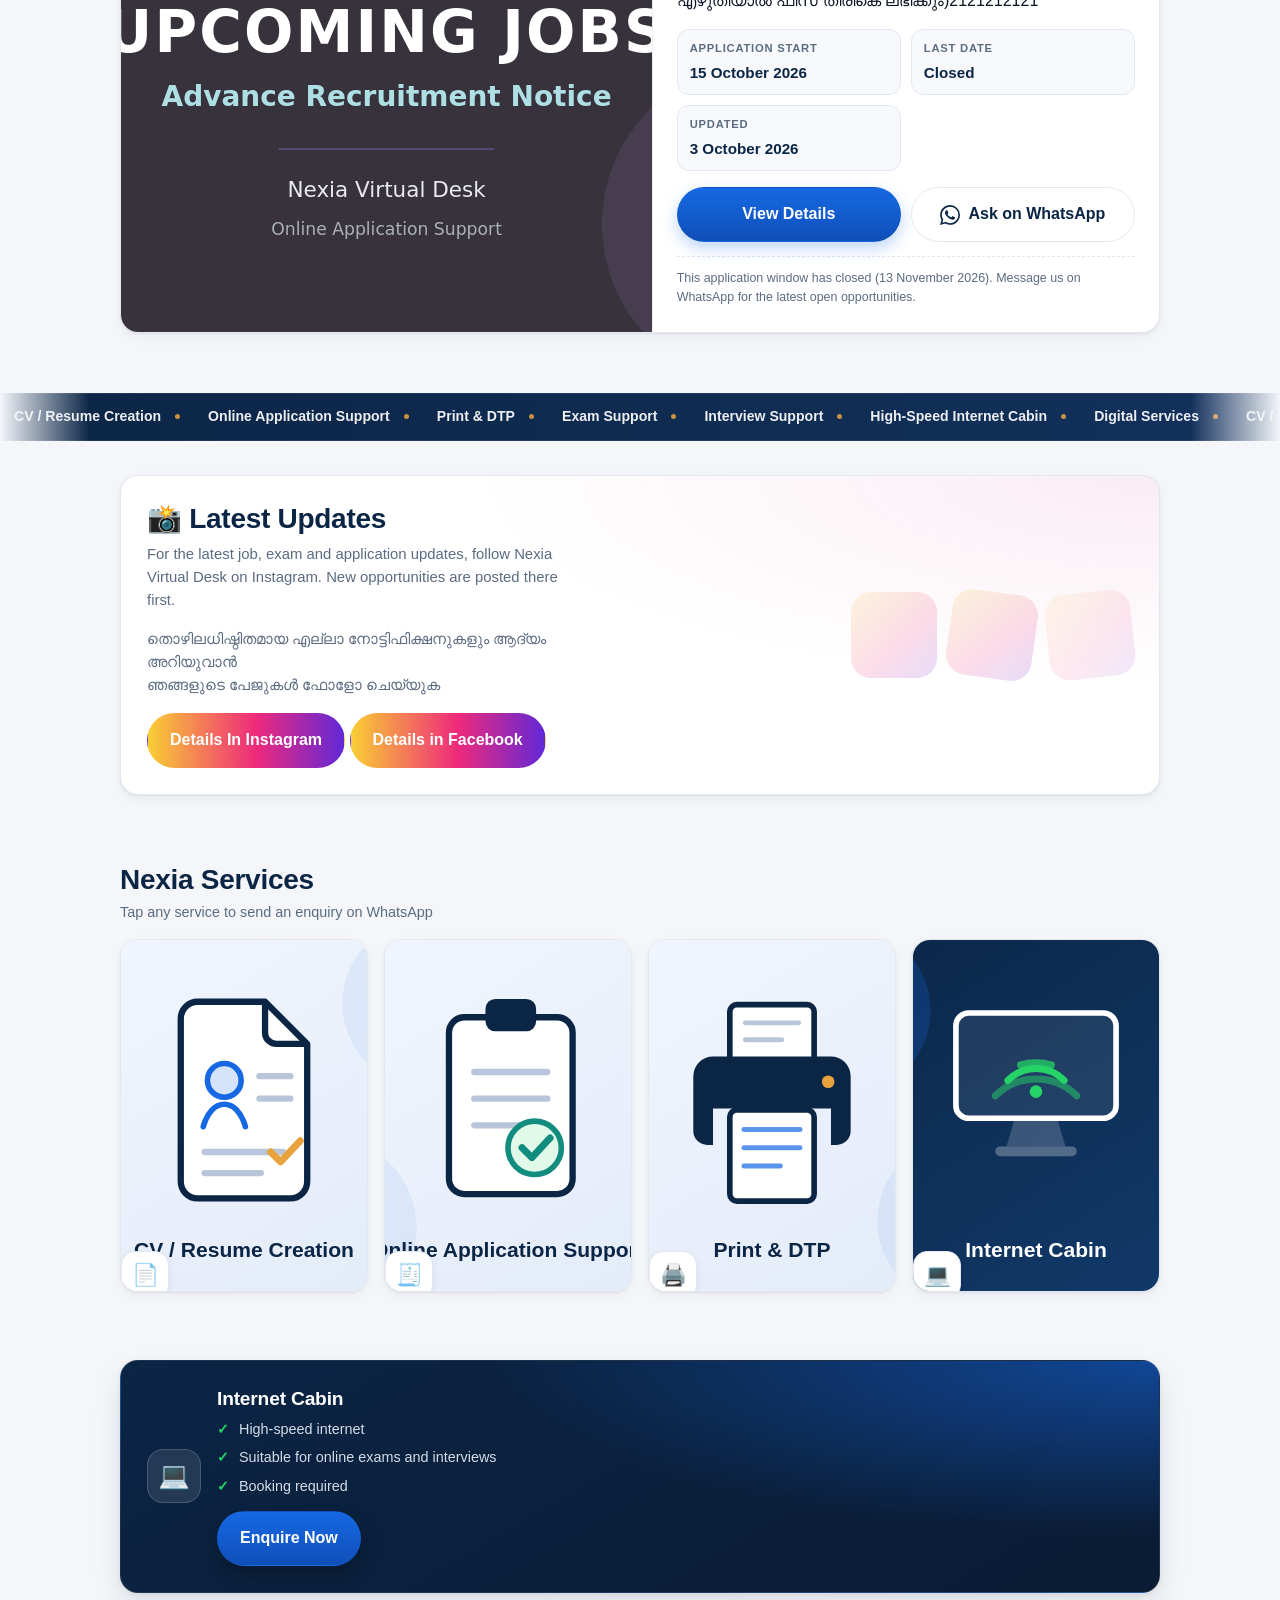
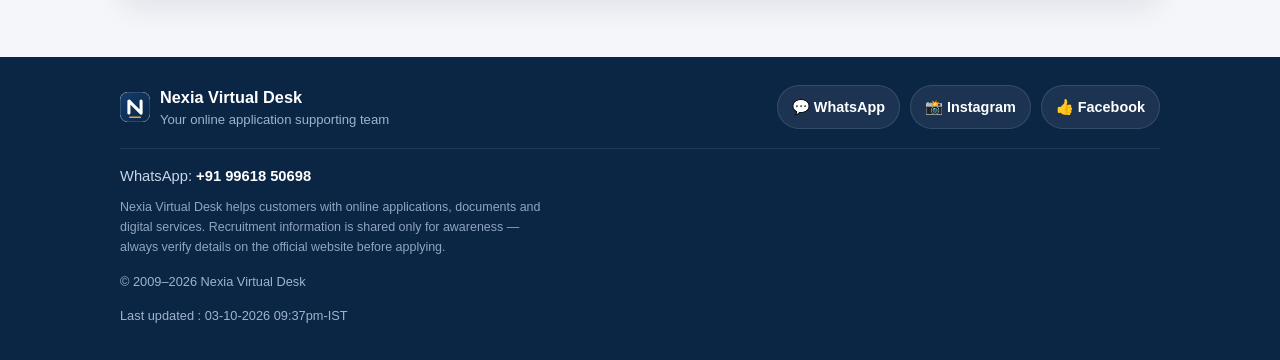
==== commit 30877495: "Add files via upload" ====
--- a/index.html
+++ b/index.html
@@ -27,7 +27,9 @@
   <meta property="og:site_name" content="Nexia Virtual Desk">
   <meta property="og:title" content="Nexia Virtual Desk | Job Updates &amp; Online Application Support">
   <meta property="og:description" content="Latest job, exam and application updates plus CV creation, online application support, Print &amp; DTP and Internet Cabin services.">
-  <meta property="og:image" content="https://nexia-virtual-desk.vercel.app/assets/branding/og-cover.png">
+  <!-- WhatsApp / social share thumbnail. To change it, REPLACE the file
+       assets/branding/thumbnail.webp (keep the same file name). See README. -->
+  <meta property="og:image" content="https://nexia-virtual-desk.vercel.app/assets/branding/thumbnail.webp">
   <meta property="og:image:width" content="1200">
   <meta property="og:image:height" content="630">
   <meta property="og:url" content="https://nexia-virtual-desk.vercel.app/">
@@ -37,7 +39,7 @@
   <meta name="twitter:card" content="summary_large_image">
   <meta name="twitter:title" content="Nexia Virtual Desk | Job Updates &amp; Online Application Support">
   <meta name="twitter:description" content="Latest job, exam and application updates plus CV creation, online application support, Print &amp; DTP and Internet Cabin services.">
-  <meta name="twitter:image" content="https://nexia-virtual-desk.vercel.app/assets/branding/og-cover.png">
+  <meta name="twitter:image" content="https://nexia-virtual-desk.vercel.app/assets/branding/thumbnail.webp">
 
   <!-- ===== Icons (replace these files in assets/branding/ to rebrand) ===== -->
   <link rel="icon" href="assets/branding/favicon.svg" type="image/svg+xml">
@@ -124,11 +126,19 @@
             <svg class="ico" viewBox="0 0 24 24" aria-hidden="true" focusable="false"><path fill="currentColor" d="M17.472 14.382c-.297-.149-1.758-.867-2.03-.967-.273-.099-.471-.148-.67.15-.197.297-.767.966-.94 1.164-.173.199-.347.223-.644.075-.297-.15-1.255-.463-2.39-1.475-.883-.788-1.48-1.761-1.653-2.059-.173-.297-.018-.458.13-.606.134-.133.298-.347.446-.52.149-.174.198-.298.298-.497.099-.198.05-.371-.025-.52-.075-.149-.669-1.612-.916-2.207-.242-.579-.487-.5-.669-.51a12.8 12.8 0 0 0-.57-.01c-.198 0-.52.074-.792.372-.272.297-1.04 1.016-1.04 2.479 0 1.462 1.065 2.875 1.213 3.074.149.198 2.096 3.2 5.077 4.487.709.306 1.262.489 1.694.625.712.227 1.36.195 1.871.118.571-.085 1.758-.719 2.006-1.413.248-.694.248-1.289.173-1.413-.074-.124-.272-.198-.57-.347m-5.421 7.403h-.004a9.87 9.87 0 0 1-5.031-1.378l-.361-.214-3.741.982.998-3.648-.235-.374a9.86 9.86 0 0 1-1.51-5.26c.001-5.45 4.436-9.884 9.888-9.884 2.64 0 5.122 1.03 6.988 2.898a9.825 9.825 0 0 1 2.893 6.994c-.003 5.45-4.437 9.884-9.885 9.884m8.413-18.297A11.815 11.815 0 0 0 12.05 0C5.495 0 .16 5.335.157 11.892c0 2.096.547 4.142 1.588 5.945L.057 24l6.305-1.654a11.882 11.882 0 0 0 5.683 1.448h.005c6.554 0 11.89-5.335 11.893-11.893a11.821 11.821 0 0 0-3.48-8.413Z"/></svg>
             <span>💬 WhatsApp</span>
           </a>
-          <a class="btn btn-ig" data-social="instagram" href="https://www.instagram.com/nexia_virtual_desk/" target="_blank" rel="noopener" aria-label="Nexia Virtual Desk on Instagram">
-            <span class="qa-ico" aria-hidden="true">📸</span><span class="qa-txt">Instagram</span>
+          <a class="btn btn-ig" data-social="instagram" href="https://www.instagram.com/nexia_virtual_desk/" target="_blank" rel="noopener" aria-label="Know More on Instagram">
+            <span class="qa-txt">Know More</span>
+            <svg class="ico" viewBox="0 0 24 24" fill="none" stroke="currentColor" stroke-width="2" stroke-linecap="round" stroke-linejoin="round" aria-hidden="true" focusable="false">
+              <rect x="3" y="3" width="18" height="18" rx="5"/>
+              <circle cx="12" cy="12" r="4"/>
+              <circle cx="17.2" cy="6.8" r="1.2" fill="currentColor" stroke="none"/>
+            </svg>
           </a>
-          <a class="btn btn-fb" data-social="facebook" href="https://www.facebook.com/nexiacare" target="_blank" rel="noopener" aria-label="Nexia Virtual Desk on Facebook">
-            <span class="qa-ico" aria-hidden="true">👍</span><span class="qa-txt">Facebook</span>
+          <a class="btn btn-fb" data-social="facebook" href="https://www.facebook.com/nexiacare" target="_blank" rel="noopener" aria-label="Know More on Facebook">
+            <span class="qa-txt">Know More</span>
+            <svg class="ico" viewBox="0 0 24 24" fill="currentColor" aria-hidden="true" focusable="false">
+              <path d="M13.4 21v-6.9h2.3l.35-2.7h-2.65V9.6c0-.78.22-1.31 1.34-1.31h1.43V5.87c-.25-.03-1.1-.1-2.08-.1-2.06 0-3.47 1.26-3.47 3.57v2.06H8.4v2.7h2.32V21h2.68z"/>
+            </svg>
           </a>
         </div>
       </div>
@@ -142,6 +152,7 @@
         <div class="section-head">
           <h2 id="opportunity-title" class="section-title">📢 Currently Open Applications</h2>
           <p class="section-note">Featured opportunity shared by Nexia Virtual Desk</p>
+          <p class="section-note section-note-ml" lang="ml">നിലവിൽ ലഭ്യമായ ആപ്ലികേഷൻസ് താഴെ നൽകിയിരിക്കുന്നു</p>
         </div>
 
         <!-- Warning shown only while content.js has isSample: true -->
@@ -152,44 +163,10 @@
           <code>isSample: false</code>.
         </div>
 
-        <!-- The card. script.js writes the title, dates, image and button here. -->
-        <article class="ad-card" id="adCard" aria-live="polite">
-          <div class="ad-media">
-            <img id="adImage" src="assets/placeholder.svg" alt="" loading="eager" decoding="async" width="740" height="460">
-            <span class="ad-status" id="adStatus" hidden></span>
-          </div>
-
-          <div class="ad-body">
-            <div class="ad-meta">
-              <span class="chip chip-cat" id="adCategory"></span>
-              <span class="chip chip-updated" id="adUpdated"></span>
-            </div>
-
-            <h3 class="ad-title" id="adTitle"></h3>
-            <p class="ad-desc" id="adDescription"></p>
-
-            <dl class="ad-dates">
-              <div>
-                <dt>Last Date</dt>
-                <dd id="adLastDate"></dd>
-              </div>
-              <div>
-                <dt>Updated</dt>
-                <dd id="adUpdatedDate"></dd>
-              </div>
-            </dl>
-
-            <div class="ad-actions">
-              <a class="btn btn-primary btn-lg" id="adButton" href="#" target="_blank" rel="noopener">View Details</a>
-              <a class="btn btn-ghost btn-lg" data-wa-message-id="ad" href="#" rel="noopener">
-                <svg class="ico" viewBox="0 0 24 24" aria-hidden="true" focusable="false"><path fill="currentColor" d="M17.472 14.382c-.297-.149-1.758-.867-2.03-.967-.273-.099-.471-.148-.67.15-.197.297-.767.966-.94 1.164-.173.199-.347.223-.644.075-.297-.15-1.255-.463-2.39-1.475-.883-.788-1.48-1.761-1.653-2.059-.173-.297-.018-.458.13-.606.134-.133.298-.347.446-.52.149-.174.198-.298.298-.497.099-.198.05-.371-.025-.52-.075-.149-.669-1.612-.916-2.207-.242-.579-.487-.5-.669-.51a12.8 12.8 0 0 0-.57-.01c-.198 0-.52.074-.792.372-.272.297-1.04 1.016-1.04 2.479 0 1.462 1.065 2.875 1.213 3.074.149.198 2.096 3.2 5.077 4.487.709.306 1.262.489 1.694.625.712.227 1.36.195 1.871.118.571-.085 1.758-.719 2.006-1.413.248-.694.248-1.289.173-1.413-.074-.124-.272-.198-.57-.347m-5.421 7.403h-.004a9.87 9.87 0 0 1-5.031-1.378l-.361-.214-3.741.982.998-3.648-.235-.374a9.86 9.86 0 0 1-1.51-5.26c.001-5.45 4.436-9.884 9.888-9.884 2.64 0 5.122 1.03 6.988 2.898a9.825 9.825 0 0 1 2.893 6.994c-.003 5.45-4.437 9.884-9.885 9.884m8.413-18.297A11.815 11.815 0 0 0 12.05 0C5.495 0 .16 5.335.157 11.892c0 2.096.547 4.142 1.588 5.945L.057 24l6.305-1.654a11.882 11.882 0 0 0 5.683 1.448h.005c6.554 0 11.89-5.335 11.893-11.893a11.821 11.821 0 0 0-3.48-8.413Z"/></svg>
-                <span>Ask on WhatsApp</span>
-              </a>
-            </div>
-
-            <p class="ad-verify">Always confirm dates and rules on the official website before applying.</p>
-          </div>
-        </article>
+        <!-- Advertisement cards are built here by script.js from content.js.
+             One card per live advertisement (currentAd + every otherAds entry). -->
+        <div class="ad-list" id="adList"></div>
+
       </div>
     </section>
 
@@ -209,9 +186,15 @@
           <div class="panel-ig-text">
             <h2 id="updates-title" class="section-title">📸 Latest Updates</h2>
             <p>For the latest job, exam and application updates, follow Nexia Virtual Desk on Instagram. New opportunities are posted there first.</p>
-            <a class="btn btn-ig btn-lg" data-social="instagram" href="https://www.instagram.com/nexia_virtual_desk/" target="_blank" rel="noopener">
-              Follow on Instagram
-            </a>
+            <p class="ml-note" lang="ml">തൊഴിലധിഷ്ഠിതമായ എല്ലാ നോട്ടിഫിക്ഷനുകളും ആദ്യം അറിയുവാൻ<br>ഞങ്ങളുടെ പേജുകൾ ഫോളോ ചെയ്യുക</p>
+            <div class="panel-ig-actions">
+              <a class="btn btn-ig btn-lg" data-social="instagram" href="https://www.instagram.com/nexia_virtual_desk/" target="_blank" rel="noopener">
+                Details In Instagram
+              </a>
+              <a class="btn btn-fb btn-lg" data-social="facebook" href="https://www.facebook.com/nexiacare" target="_blank" rel="noopener">
+                Details in Facebook
+              </a>
+            </div>
           </div>
           <div class="panel-ig-art" aria-hidden="true">
             <div class="ig-tile ig-tile-1"></div>
@@ -277,6 +260,8 @@
       <p class="footer-phone">WhatsApp: <a data-wa-link href="#" rel="noopener"><span data-wa-display>+91 99618 50698</span></a></p>
       <p class="footer-note" id="footerNote"></p>
       <p class="footer-copy" id="footerCopy">© 2009–2026 Nexia Virtual Desk</p>
+      <p class="footer-copy" id="footerCopy">Last updated : 03-10-2026 09:37pm-IST</p>
+      
     </div>
   </footer>
 
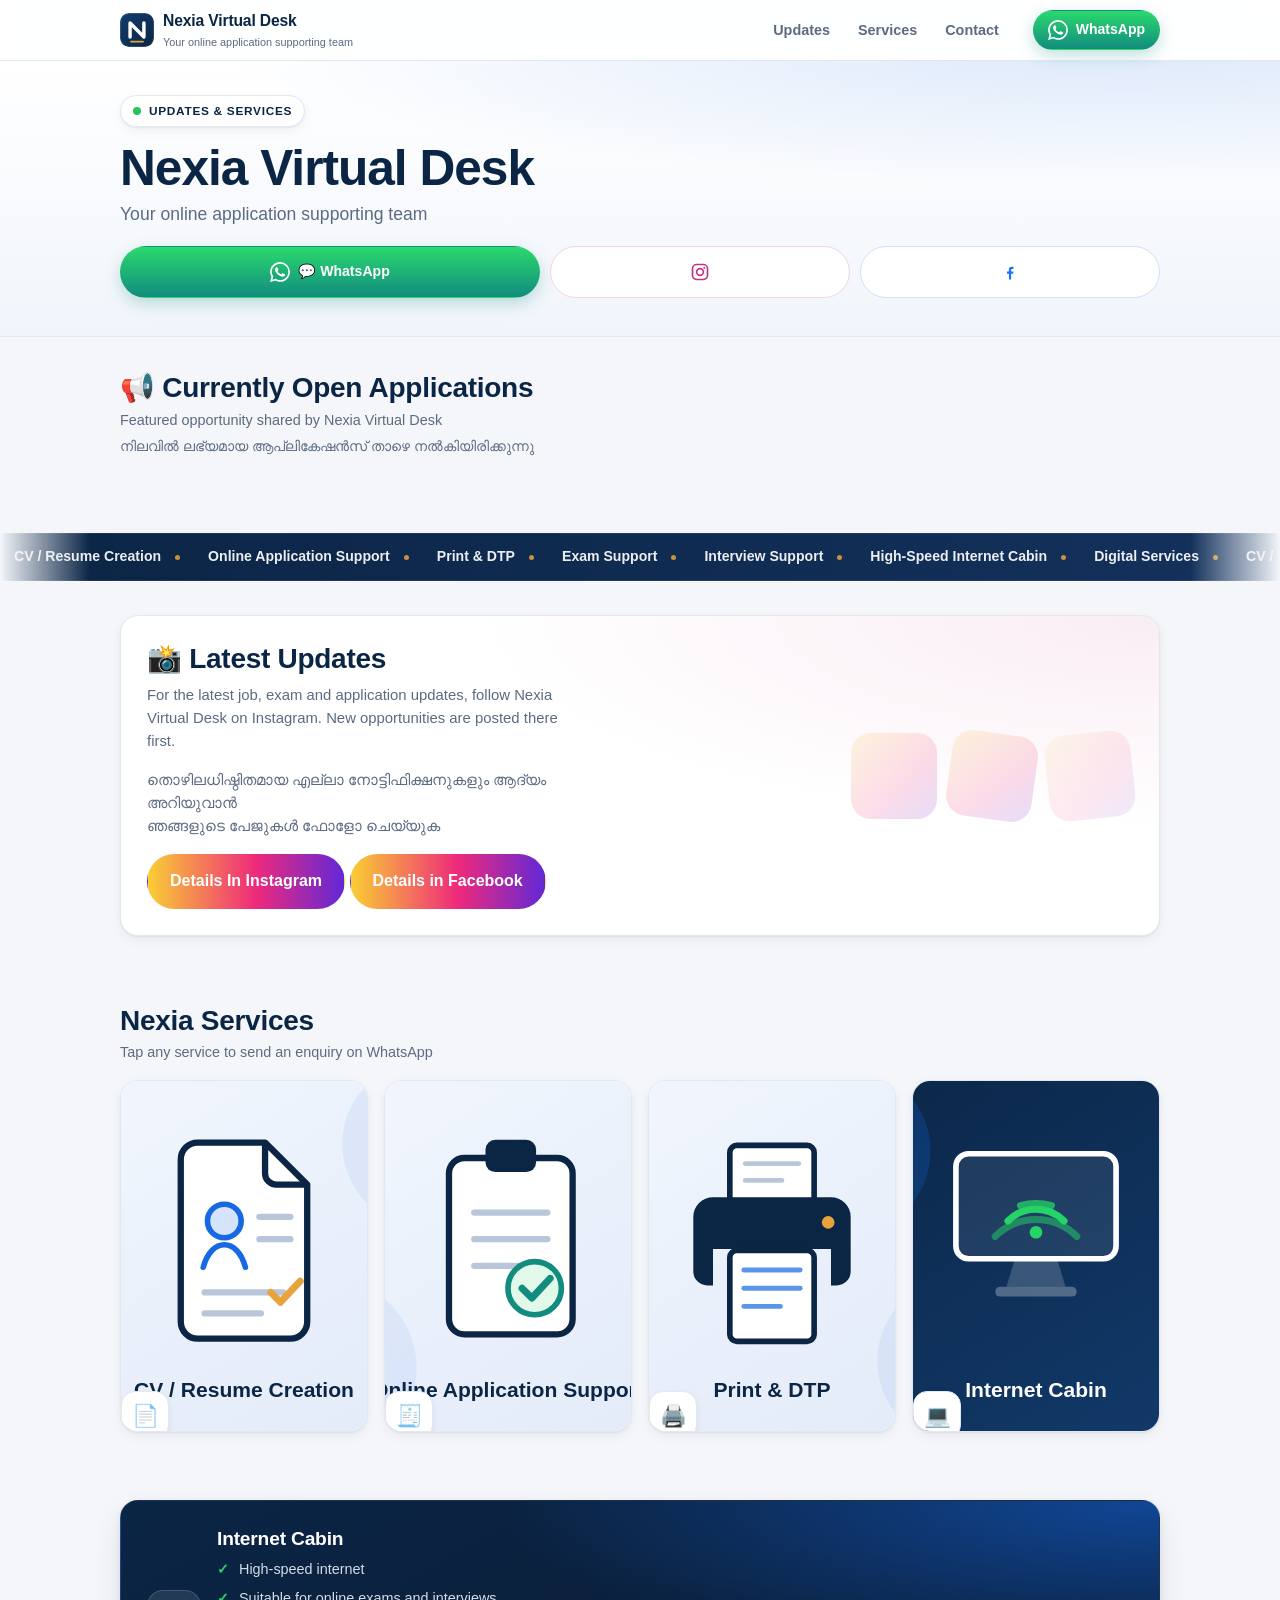
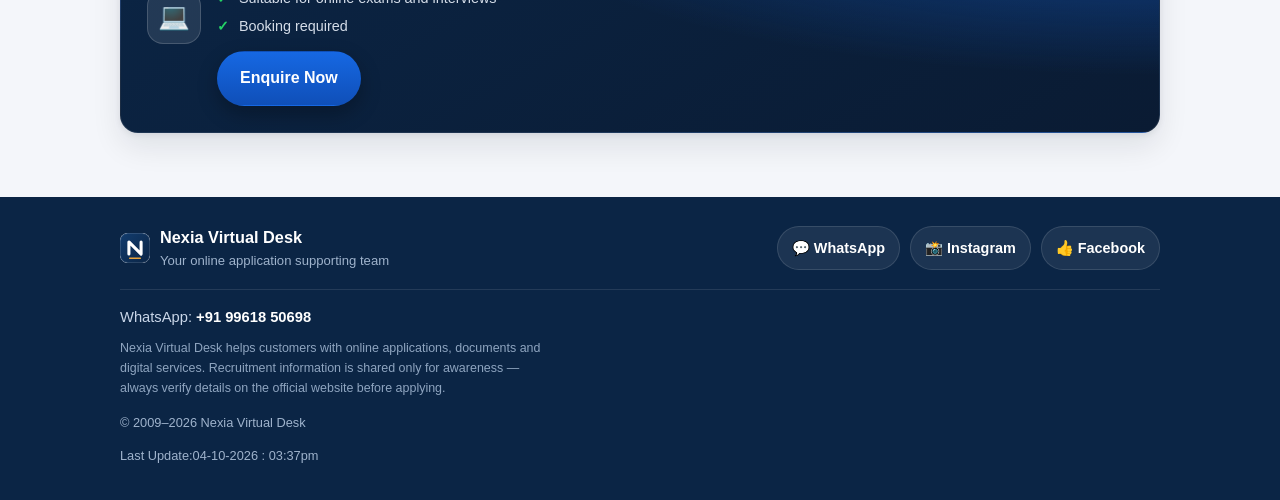
==== commit aa71f467: "add remove" ====
--- a/index.html
+++ b/index.html
@@ -165,7 +165,7 @@
 
         <!-- Advertisement cards are built here by script.js from content.js.
              One card per live advertisement (currentAd + every otherAds entry). -->
-        <div class="ad-list" id="adList"></div>
+        <div class="opp-list" id="oppList"></div>
 
       </div>
     </section>
@@ -260,8 +260,7 @@
       <p class="footer-phone">WhatsApp: <a data-wa-link href="#" rel="noopener"><span data-wa-display>+91 99618 50698</span></a></p>
       <p class="footer-note" id="footerNote"></p>
       <p class="footer-copy" id="footerCopy">© 2009–2026 Nexia Virtual Desk</p>
-      <p class="footer-copy" id="footerCopy">Last updated : 03-10-2026 09:37pm-IST</p>
-      
+      <p class="footer-copy" id="footerCopy">Last Update:04-10-2026 : 03:37pm</p>
     </div>
   </footer>
 
